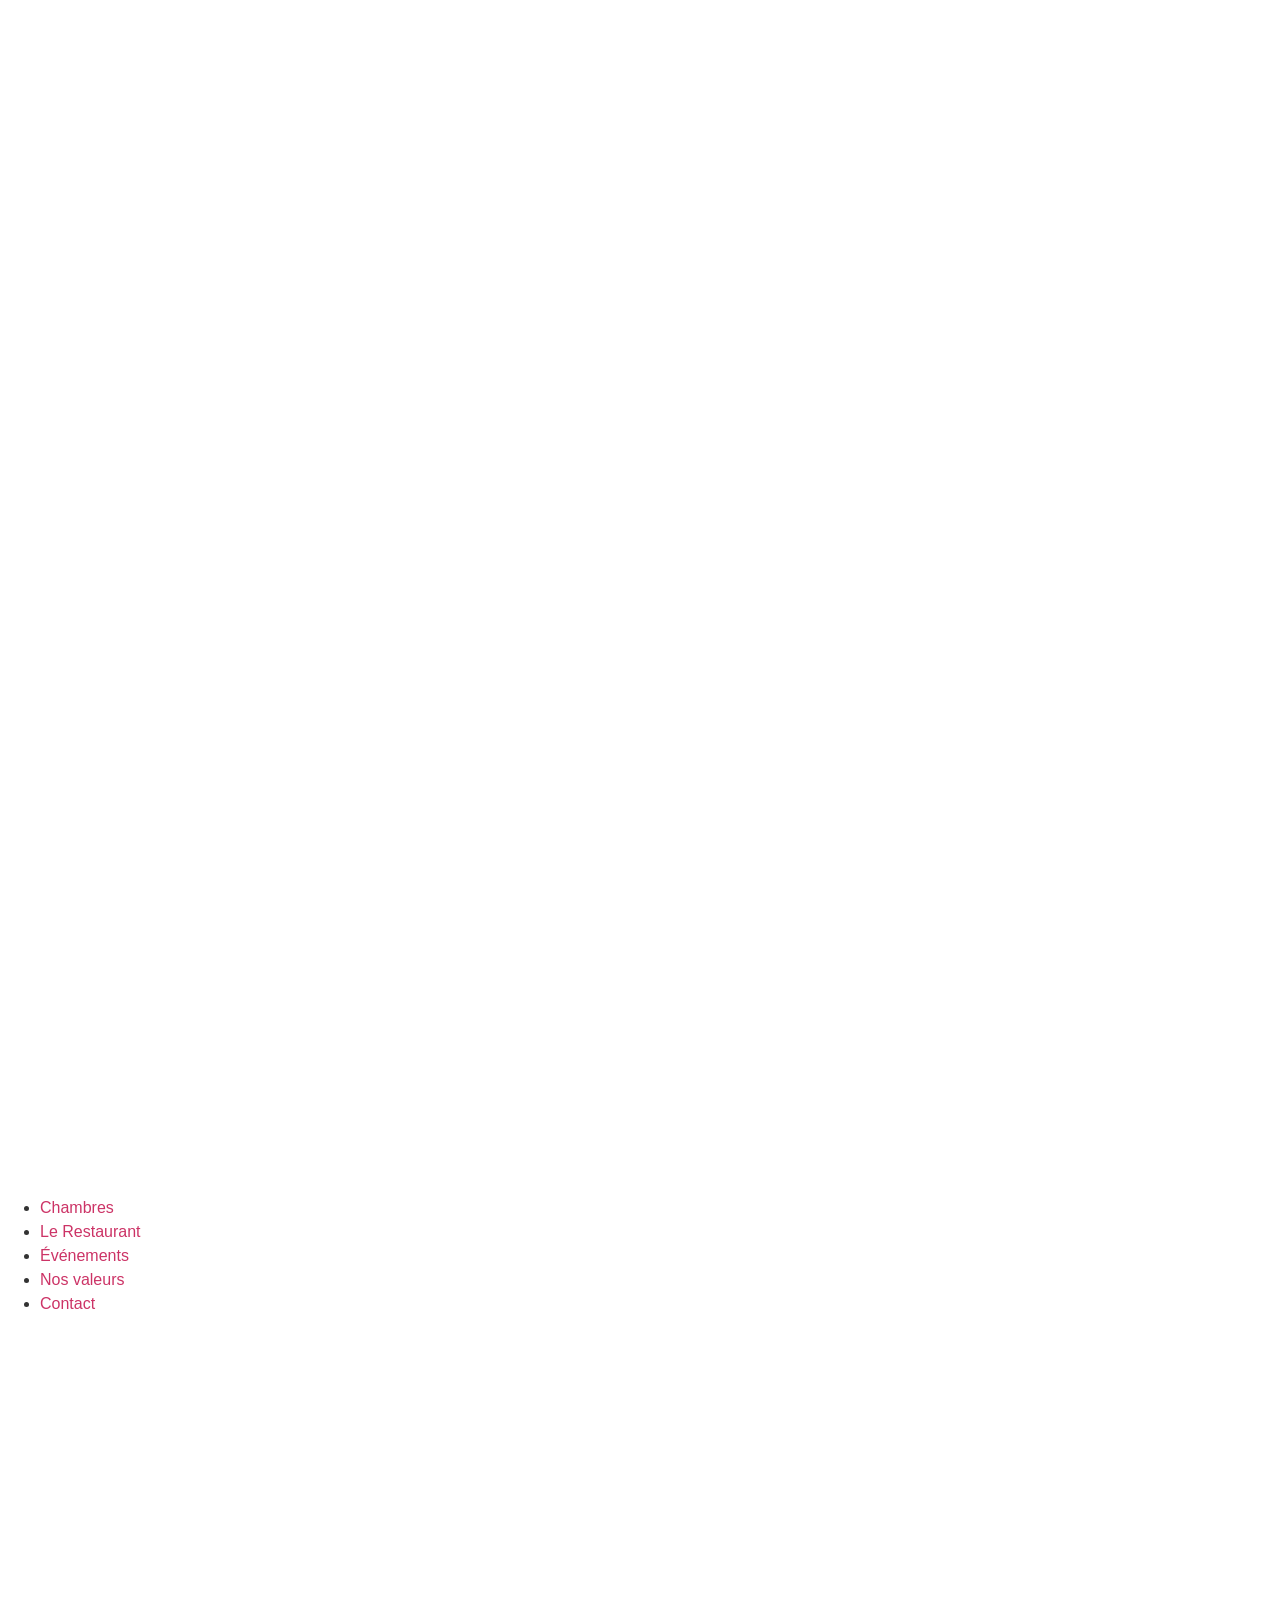
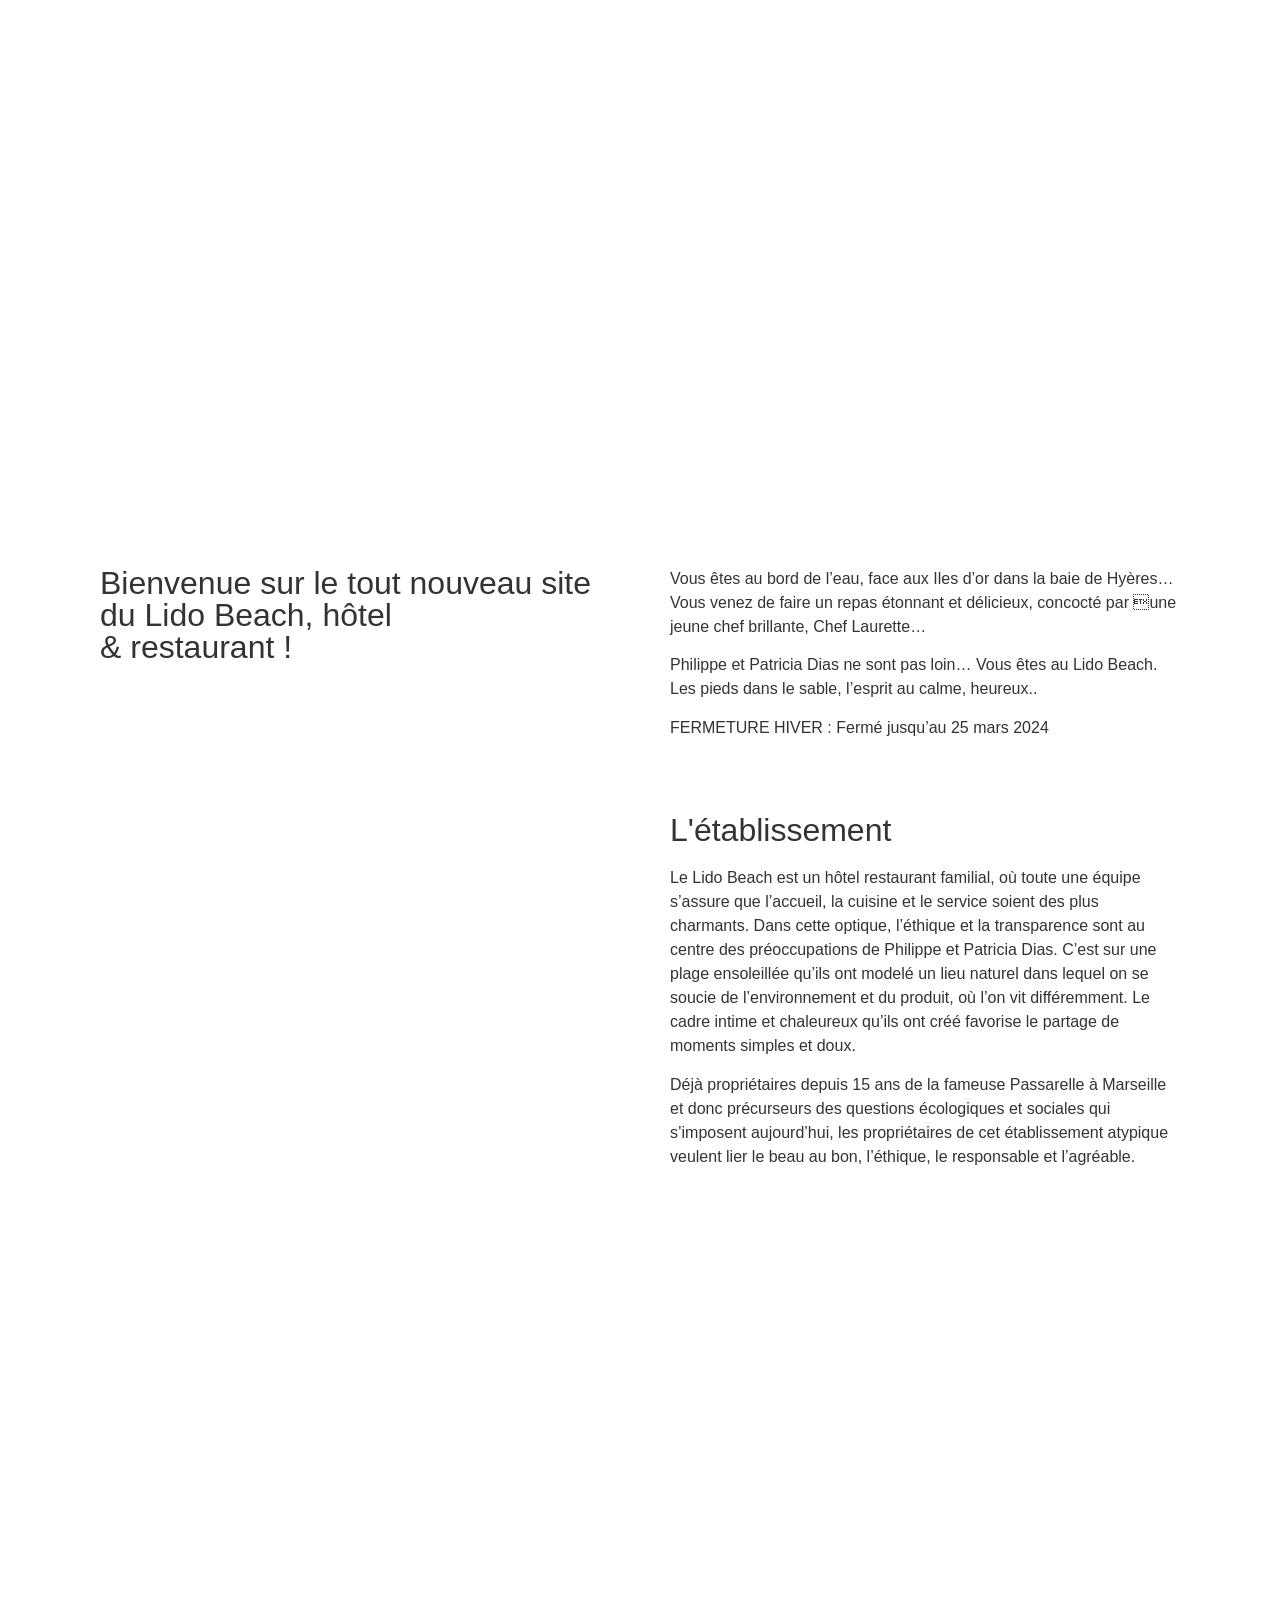
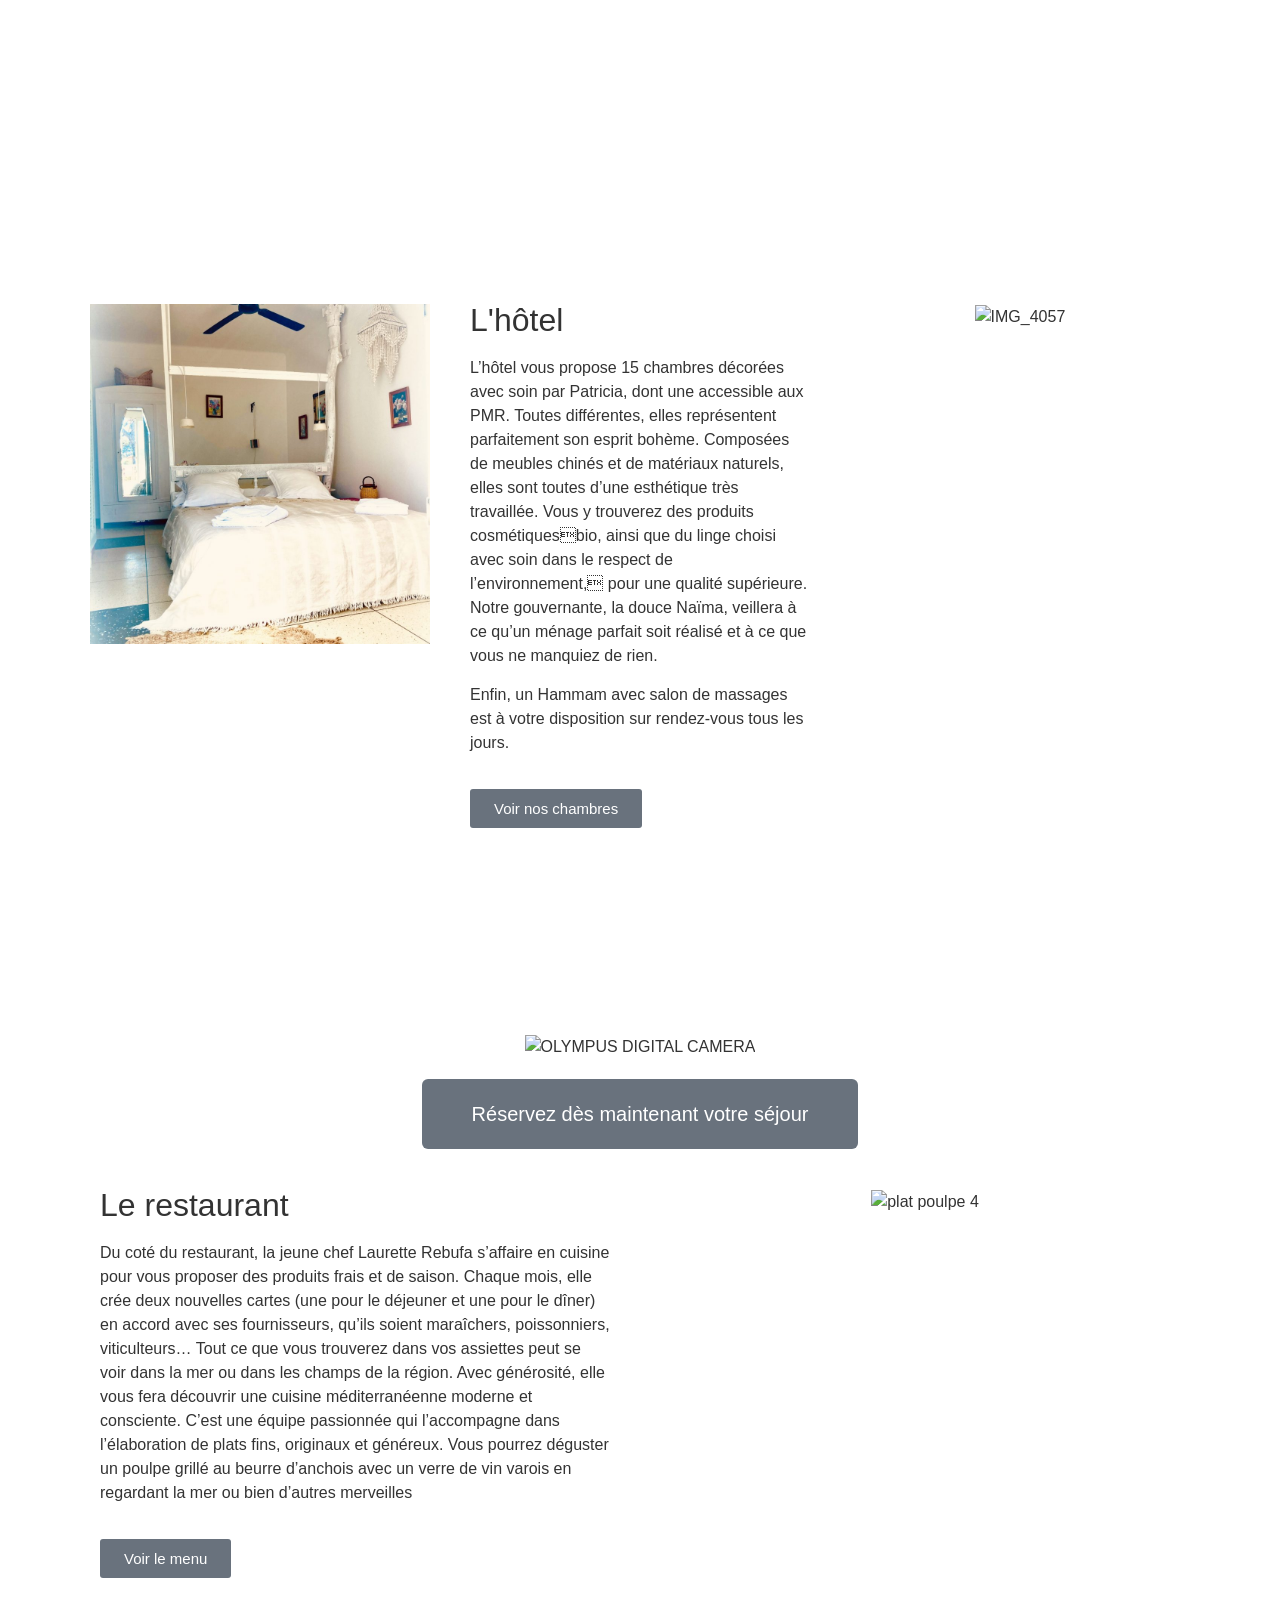
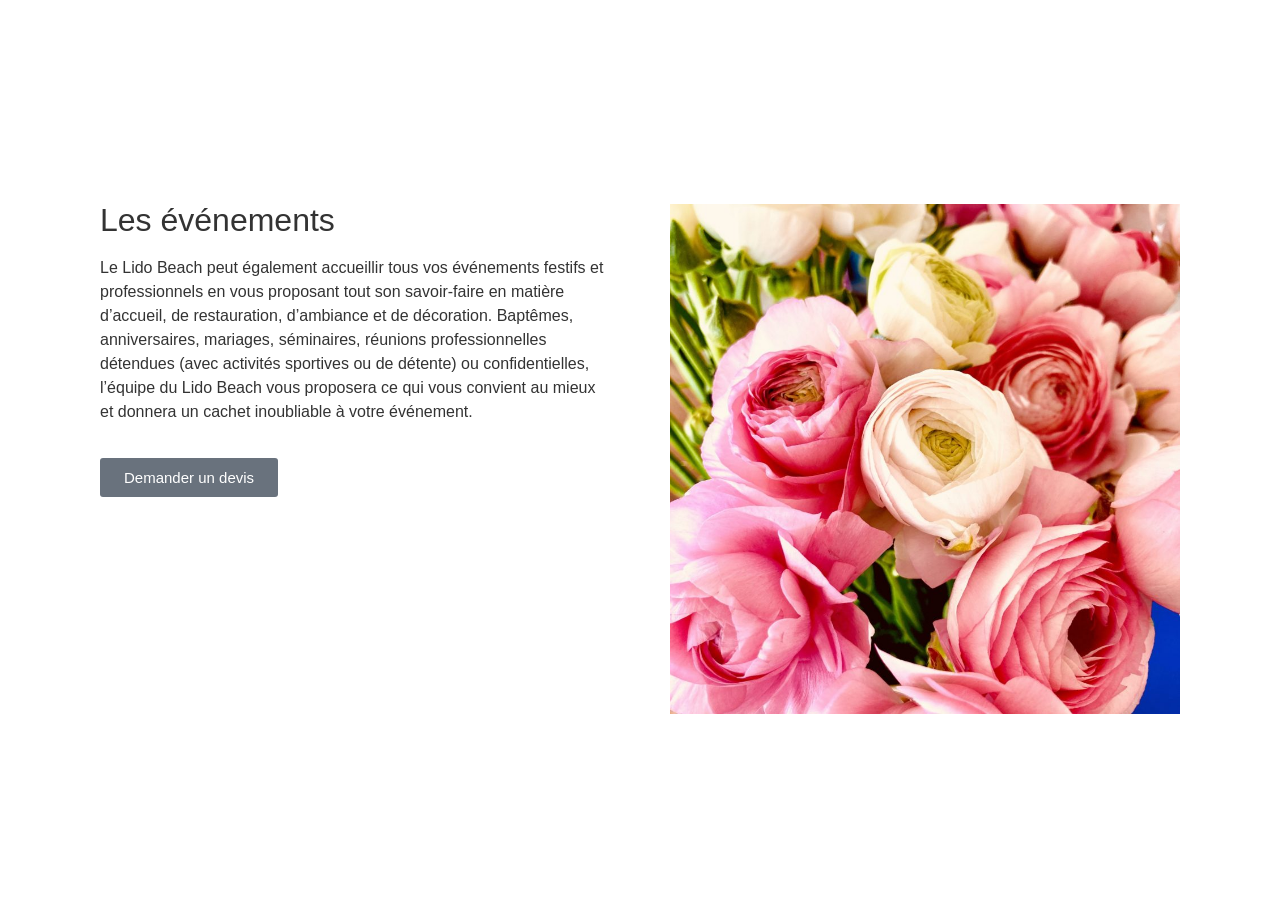
==== index.html @ 9a7bc771 "Add files via upload" ====
<!DOCTYPE html><html lang="fr-FR" data-scrapbook-source="https://lido-beach.com/" data-scrapbook-create="20260609161511357"><head>
	<meta charset="UTF-8">
	<meta name="viewport" content="width=device-width, initial-scale=1">
	<link rel="profile" href="https://gmpg.org/xfn/11">
	<title>Lido Beach</title>
<meta name="description" content="Hôtel &amp; Restaurant à Hyères dans le Var">
<meta name="robots" content="index, follow, max-snippet:-1, max-image-preview:large, max-video-preview:-1">
<link rel="canonical" href="https://lido-beach.com/">

<meta property="og:url" content="https://lido-beach.com/">
<meta property="og:site_name" content="Lido Beach">
<meta property="og:locale" content="fr_FR">
<meta property="og:type" content="website">
<meta property="og:title" content="Lido Beach">
<meta property="og:description" content="Hôtel &amp; Restaurant à Hyères dans le Var">
<meta property="fb:pages" content="">
<meta property="fb:admins" content="">
<meta property="fb:app_id" content="">
<meta name="twitter:card" content="summary">
<meta name="twitter:site" content="">
<meta name="twitter:creator" content="">
<meta name="twitter:title" content="Lido Beach">
<meta name="twitter:description" content="Hôtel &amp; Restaurant à Hyères dans le Var">
<link rel="alternate" type="application/rss+xml" title="Lido Beach » Flux" href="https://lido-beach.com/feed/">
<link rel="alternate" type="application/rss+xml" title="Lido Beach » Flux des commentaires" href="https://lido-beach.com/comments/feed/">

		
<style></style>
	<link rel="stylesheet" id="classic-theme-styles-css" href="classic-themes.min.css" media="all">
<style id="global-styles-inline-css">body { --wp--preset--color--black: #000000; --wp--preset--color--cyan-bluish-gray: #abb8c3; --wp--preset--color--white: #ffffff; --wp--preset--color--pale-pink: #f78da7; --wp--preset--color--vivid-red: #cf2e2e; --wp--preset--color--luminous-vivid-orange: #ff6900; --wp--preset--color--luminous-vivid-amber: #fcb900; --wp--preset--color--light-green-cyan: #7bdcb5; --wp--preset--color--vivid-green-cyan: #00d084; --wp--preset--color--pale-cyan-blue: #8ed1fc; --wp--preset--color--vivid-cyan-blue: #0693e3; --wp--preset--color--vivid-purple: #9b51e0; --wp--preset--gradient--vivid-cyan-blue-to-vivid-purple: linear-gradient(135deg,rgba(6,147,227,1) 0%,rgb(155,81,224) 100%); --wp--preset--gradient--light-green-cyan-to-vivid-green-cyan: linear-gradient(135deg,rgb(122,220,180) 0%,rgb(0,208,130) 100%); --wp--preset--gradient--luminous-vivid-amber-to-luminous-vivid-orange: linear-gradient(135deg,rgba(252,185,0,1) 0%,rgba(255,105,0,1) 100%); --wp--preset--gradient--luminous-vivid-orange-to-vivid-red: linear-gradient(135deg,rgba(255,105,0,1) 0%,rgb(207,46,46) 100%); --wp--preset--gradient--very-light-gray-to-cyan-bluish-gray: linear-gradient(135deg,rgb(238,238,238) 0%,rgb(169,184,195) 100%); --wp--preset--gradient--cool-to-warm-spectrum: linear-gradient(135deg,rgb(74,234,220) 0%,rgb(151,120,209) 20%,rgb(207,42,186) 40%,rgb(238,44,130) 60%,rgb(251,105,98) 80%,rgb(254,248,76) 100%); --wp--preset--gradient--blush-light-purple: linear-gradient(135deg,rgb(255,206,236) 0%,rgb(152,150,240) 100%); --wp--preset--gradient--blush-bordeaux: linear-gradient(135deg,rgb(254,205,165) 0%,rgb(254,45,45) 50%,rgb(107,0,62) 100%); --wp--preset--gradient--luminous-dusk: linear-gradient(135deg,rgb(255,203,112) 0%,rgb(199,81,192) 50%,rgb(65,88,208) 100%); --wp--preset--gradient--pale-ocean: linear-gradient(135deg,rgb(255,245,203) 0%,rgb(182,227,212) 50%,rgb(51,167,181) 100%); --wp--preset--gradient--electric-grass: linear-gradient(135deg,rgb(202,248,128) 0%,rgb(113,206,126) 100%); --wp--preset--gradient--midnight: linear-gradient(135deg,rgb(2,3,129) 0%,rgb(40,116,252) 100%); --wp--preset--duotone--dark-grayscale: url("#wp-duotone-dark-grayscale"); --wp--preset--duotone--grayscale: url("#wp-duotone-grayscale"); --wp--preset--duotone--purple-yellow: url("#wp-duotone-purple-yellow"); --wp--preset--duotone--blue-red: url("#wp-duotone-blue-red"); --wp--preset--duotone--midnight: url("#wp-duotone-midnight"); --wp--preset--duotone--magenta-yellow: url("#wp-duotone-magenta-yellow"); --wp--preset--duotone--purple-green: url("#wp-duotone-purple-green"); --wp--preset--duotone--blue-orange: url("#wp-duotone-blue-orange"); --wp--preset--font-size--small: 13px; --wp--preset--font-size--medium: 20px; --wp--preset--font-size--large: 36px; --wp--preset--font-size--x-large: 42px; --wp--preset--spacing--20: 0.44rem; --wp--preset--spacing--30: 0.67rem; --wp--preset--spacing--40: 1rem; --wp--preset--spacing--50: 1.5rem; --wp--preset--spacing--60: 2.25rem; --wp--preset--spacing--70: 3.38rem; --wp--preset--spacing--80: 5.06rem; --wp--preset--shadow--natural: 6px 6px 9px rgba(0, 0, 0, 0.2); --wp--preset--shadow--deep: 12px 12px 50px rgba(0, 0, 0, 0.4); --wp--preset--shadow--sharp: 6px 6px 0px rgba(0, 0, 0, 0.2); --wp--preset--shadow--outlined: 6px 6px 0px -3px rgba(255, 255, 255, 1), 6px 6px rgba(0, 0, 0, 1); --wp--preset--shadow--crisp: 6px 6px 0px rgba(0, 0, 0, 1); }</style>
<link rel="stylesheet" id="hello-elementor-css" href="style.min.css" media="all">
<link rel="stylesheet" id="hello-elementor-theme-style-css" href="theme.min.css" media="all">
<link rel="stylesheet" id="elementor-icons-css" href="elementor-icons.min.css" media="all">
<link rel="stylesheet" id="elementor-frontend-css" href="frontend.min.css" media="all">
<link rel="stylesheet" id="swiper-css" href="swiper.min.css" media="all">
<link rel="stylesheet" id="elementor-post-33-css" href="post-33.css" media="all">
<link rel="stylesheet" id="elementor-global-css" href="global.css" media="all">
<link rel="stylesheet" id="elementor-post-37-css" href="post-37.css" media="all">
<link rel="stylesheet" id="google-fonts-1-css" href="css.css" media="all">
<link rel="https://api.w.org/" href="https://lido-beach.com/wp-json/"><link rel="alternate" type="application/json" href="https://lido-beach.com/wp-json/wp/v2/pages/37"><link rel="EditURI" type="application/rsd+xml" title="RSD" href="https://lido-beach.com/xmlrpc.php?rsd">
<link rel="wlwmanifest" type="application/wlwmanifest+xml" href="https://lido-beach.com/wp-includes/wlwmanifest.xml">
<meta name="generator" content="WordPress 6.2.9">
<link rel="shortlink" href="https://lido-beach.com/">
<link rel="alternate" type="application/json+oembed" href="https://lido-beach.com/wp-json/oembed/1.0/embed?url=https%3A%2F%2Flido-beach.com%2F">
<link rel="alternate" type="text/xml+oembed" href="https://lido-beach.com/wp-json/oembed/1.0/embed?url=https%3A%2F%2Flido-beach.com%2F&amp;format=xml">
<meta name="generator" content="Elementor 3.23.4; features: additional_custom_breakpoints, e_lazyload; settings: css_print_method-external, google_font-enabled, font_display-auto">
			<style></style>
			

<link rel="apple-touch-icon" href="https://lido-beach.com/wp-content/uploads/2020/07/cropped-favicon-180x180.png">
<meta name="msapplication-TileImage" content="https://lido-beach.com/wp-content/uploads/2020/07/cropped-favicon-270x270.png">
</head>
<body class="home page-template page-template-elementor_header_footer page page-id-37 wp-custom-logo elementor-default elementor-template-full-width elementor-kit-33 elementor-page elementor-page-37 e--ua-firefox" data-elementor-device-mode="desktop">

<svg xmlns="http://www.w3.org/2000/svg" viewBox="0 0 0 0" width="0" height="0" focusable="false" role="none" style="visibility: hidden; position: absolute; left: -9999px; overflow: hidden;"><defs><filter id="wp-duotone-dark-grayscale"><feColorMatrix color-interpolation-filters="sRGB" type="matrix" values=" .299 .587 .114 0 0 .299 .587 .114 0 0 .299 .587 .114 0 0 .299 .587 .114 0 0 "></feColorMatrix><feComponentTransfer color-interpolation-filters="sRGB"><feFuncR type="table" tableValues="0 0.49803921568627"></feFuncR><feFuncG type="table" tableValues="0 0.49803921568627"></feFuncG><feFuncB type="table" tableValues="0 0.49803921568627"></feFuncB><feFuncA type="table" tableValues="1 1"></feFuncA></feComponentTransfer><feComposite in2="SourceGraphic" operator="in"></feComposite></filter></defs></svg><svg xmlns="http://www.w3.org/2000/svg" viewBox="0 0 0 0" width="0" height="0" focusable="false" role="none" style="visibility: hidden; position: absolute; left: -9999px; overflow: hidden;"><defs><filter id="wp-duotone-grayscale"><feColorMatrix color-interpolation-filters="sRGB" type="matrix" values=" .299 .587 .114 0 0 .299 .587 .114 0 0 .299 .587 .114 0 0 .299 .587 .114 0 0 "></feColorMatrix><feComponentTransfer color-interpolation-filters="sRGB"><feFuncR type="table" tableValues="0 1"></feFuncR><feFuncG type="table" tableValues="0 1"></feFuncG><feFuncB type="table" tableValues="0 1"></feFuncB><feFuncA type="table" tableValues="1 1"></feFuncA></feComponentTransfer><feComposite in2="SourceGraphic" operator="in"></feComposite></filter></defs></svg><svg xmlns="http://www.w3.org/2000/svg" viewBox="0 0 0 0" width="0" height="0" focusable="false" role="none" style="visibility: hidden; position: absolute; left: -9999px; overflow: hidden;"><defs><filter id="wp-duotone-purple-yellow"><feColorMatrix color-interpolation-filters="sRGB" type="matrix" values=" .299 .587 .114 0 0 .299 .587 .114 0 0 .299 .587 .114 0 0 .299 .587 .114 0 0 "></feColorMatrix><feComponentTransfer color-interpolation-filters="sRGB"><feFuncR type="table" tableValues="0.54901960784314 0.98823529411765"></feFuncR><feFuncG type="table" tableValues="0 1"></feFuncG><feFuncB type="table" tableValues="0.71764705882353 0.25490196078431"></feFuncB><feFuncA type="table" tableValues="1 1"></feFuncA></feComponentTransfer><feComposite in2="SourceGraphic" operator="in"></feComposite></filter></defs></svg><svg xmlns="http://www.w3.org/2000/svg" viewBox="0 0 0 0" width="0" height="0" focusable="false" role="none" style="visibility: hidden; position: absolute; left: -9999px; overflow: hidden;"><defs><filter id="wp-duotone-blue-red"><feColorMatrix color-interpolation-filters="sRGB" type="matrix" values=" .299 .587 .114 0 0 .299 .587 .114 0 0 .299 .587 .114 0 0 .299 .587 .114 0 0 "></feColorMatrix><feComponentTransfer color-interpolation-filters="sRGB"><feFuncR type="table" tableValues="0 1"></feFuncR><feFuncG type="table" tableValues="0 0.27843137254902"></feFuncG><feFuncB type="table" tableValues="0.5921568627451 0.27843137254902"></feFuncB><feFuncA type="table" tableValues="1 1"></feFuncA></feComponentTransfer><feComposite in2="SourceGraphic" operator="in"></feComposite></filter></defs></svg><svg xmlns="http://www.w3.org/2000/svg" viewBox="0 0 0 0" width="0" height="0" focusable="false" role="none" style="visibility: hidden; position: absolute; left: -9999px; overflow: hidden;"><defs><filter id="wp-duotone-midnight"><feColorMatrix color-interpolation-filters="sRGB" type="matrix" values=" .299 .587 .114 0 0 .299 .587 .114 0 0 .299 .587 .114 0 0 .299 .587 .114 0 0 "></feColorMatrix><feComponentTransfer color-interpolation-filters="sRGB"><feFuncR type="table" tableValues="0 0"></feFuncR><feFuncG type="table" tableValues="0 0.64705882352941"></feFuncG><feFuncB type="table" tableValues="0 1"></feFuncB><feFuncA type="table" tableValues="1 1"></feFuncA></feComponentTransfer><feComposite in2="SourceGraphic" operator="in"></feComposite></filter></defs></svg><svg xmlns="http://www.w3.org/2000/svg" viewBox="0 0 0 0" width="0" height="0" focusable="false" role="none" style="visibility: hidden; position: absolute; left: -9999px; overflow: hidden;"><defs><filter id="wp-duotone-magenta-yellow"><feColorMatrix color-interpolation-filters="sRGB" type="matrix" values=" .299 .587 .114 0 0 .299 .587 .114 0 0 .299 .587 .114 0 0 .299 .587 .114 0 0 "></feColorMatrix><feComponentTransfer color-interpolation-filters="sRGB"><feFuncR type="table" tableValues="0.78039215686275 1"></feFuncR><feFuncG type="table" tableValues="0 0.94901960784314"></feFuncG><feFuncB type="table" tableValues="0.35294117647059 0.47058823529412"></feFuncB><feFuncA type="table" tableValues="1 1"></feFuncA></feComponentTransfer><feComposite in2="SourceGraphic" operator="in"></feComposite></filter></defs></svg><svg xmlns="http://www.w3.org/2000/svg" viewBox="0 0 0 0" width="0" height="0" focusable="false" role="none" style="visibility: hidden; position: absolute; left: -9999px; overflow: hidden;"><defs><filter id="wp-duotone-purple-green"><feColorMatrix color-interpolation-filters="sRGB" type="matrix" values=" .299 .587 .114 0 0 .299 .587 .114 0 0 .299 .587 .114 0 0 .299 .587 .114 0 0 "></feColorMatrix><feComponentTransfer color-interpolation-filters="sRGB"><feFuncR type="table" tableValues="0.65098039215686 0.40392156862745"></feFuncR><feFuncG type="table" tableValues="0 1"></feFuncG><feFuncB type="table" tableValues="0.44705882352941 0.4"></feFuncB><feFuncA type="table" tableValues="1 1"></feFuncA></feComponentTransfer><feComposite in2="SourceGraphic" operator="in"></feComposite></filter></defs></svg><svg xmlns="http://www.w3.org/2000/svg" viewBox="0 0 0 0" width="0" height="0" focusable="false" role="none" style="visibility: hidden; position: absolute; left: -9999px; overflow: hidden;"><defs><filter id="wp-duotone-blue-orange"><feColorMatrix color-interpolation-filters="sRGB" type="matrix" values=" .299 .587 .114 0 0 .299 .587 .114 0 0 .299 .587 .114 0 0 .299 .587 .114 0 0 "></feColorMatrix><feComponentTransfer color-interpolation-filters="sRGB"><feFuncR type="table" tableValues="0.098039215686275 1"></feFuncR><feFuncG type="table" tableValues="0 0.66274509803922"></feFuncG><feFuncB type="table" tableValues="0.84705882352941 0.41960784313725"></feFuncB><feFuncA type="table" tableValues="1 1"></feFuncA></feComponentTransfer><feComposite in2="SourceGraphic" operator="in"></feComposite></filter></defs></svg>
<a class="skip-link screen-reader-text" href="#content">Aller au contenu</a>


<header id="site-header" class="site-header" role="banner">

	<div class="site-branding">
		<a href="" class="custom-logo-link" rel="home" aria-current="page"><img fetchpriority="high" width="1189" height="177" src="logo.png" class="custom-logo" alt="Lido Beach" decoding="async" srcset="logo.png 1189w, logo-300x45.png 300w, logo-1024x152.png 1024w, logo-768x114.png 768w" sizes="(max-width: 1189px) 100vw, 1189px"></a>	</div>

			<nav class="site-navigation">
			<div class="menu-menu-principal-container"><ul id="menu-menu-principal" class="menu"><li id="menu-item-331" class="menu-item menu-item-type-post_type menu-item-object-page menu-item-331"><a href="https://lido-beach.com/nos-chambres/">Chambres</a></li>
<li id="menu-item-402" class="menu-item menu-item-type-post_type menu-item-object-page menu-item-402"><a href="https://lido-beach.com/restaurant/">Le Restaurant</a></li>
<li id="menu-item-401" class="menu-item menu-item-type-post_type menu-item-object-page menu-item-401"><a href="https://lido-beach.com/evenements/">Événements</a></li>
<li id="menu-item-403" class="menu-item menu-item-type-post_type menu-item-object-page menu-item-403"><a href="https://lido-beach.com/nos-valeurs/">Nos valeurs</a></li>
<li id="menu-item-400" class="menu-item menu-item-type-post_type menu-item-object-page menu-item-400"><a href="https://lido-beach.com/contact/">Contact</a></li>
</ul></div>		</nav>
	</header>
		<div data-elementor-type="wp-page" data-elementor-id="37" class="elementor elementor-37">
						<section class="elementor-section elementor-top-section elementor-element elementor-element-7256987 elementor-section-height-min-height elementor-section-boxed elementor-section-height-default elementor-section-items-middle" data-id="7256987" data-element_type="section" data-settings="{&quot;background_background&quot;:&quot;classic&quot;}">
						<div class="elementor-container elementor-column-gap-default">
					<div class="elementor-column elementor-col-100 elementor-top-column elementor-element elementor-element-f63fbbe" data-id="f63fbbe" data-element_type="column">
			<div class="elementor-widget-wrap">
							</div>
		</div>
					</div>
		</section>
				<section class="elementor-section elementor-top-section elementor-element elementor-element-0c9f06d elementor-section-boxed elementor-section-height-default elementor-section-height-default" data-id="0c9f06d" data-element_type="section">
						<div class="elementor-container elementor-column-gap-default">
					<div class="elementor-column elementor-col-100 elementor-top-column elementor-element elementor-element-335cc2c" data-id="335cc2c" data-element_type="column">
			<div class="elementor-widget-wrap elementor-element-populated">
						<div class="elementor-element elementor-element-9958d43 elementor-widget elementor-widget-image" data-id="9958d43" data-element_type="widget" data-widget_type="image.default">
				<div class="elementor-widget-container">
													<img decoding="async" width="800" height="124" src="logo_lb-1024x159.png" class="attachment-large size-large wp-image-488" alt="" srcset="logo_lb-1024x159.png 1024w, logo_lb-300x47.png 300w, logo_lb-768x119.png 768w, logo_lb.png 1200w" sizes="(max-width: 800px) 100vw, 800px">													</div>
				</div>
					</div>
		</div>
					</div>
		</section>
				<section class="elementor-section elementor-top-section elementor-element elementor-element-3511d47 elementor-section-boxed elementor-section-height-default elementor-section-height-default" data-id="3511d47" data-element_type="section">
						<div class="elementor-container elementor-column-gap-wider">
					<div class="elementor-column elementor-col-50 elementor-top-column elementor-element elementor-element-f480795" data-id="f480795" data-element_type="column">
			<div class="elementor-widget-wrap elementor-element-populated">
						<div class="elementor-element elementor-element-6074f36 elementor-widget elementor-widget-heading" data-id="6074f36" data-element_type="widget" data-widget_type="heading.default">
				<div class="elementor-widget-container">
			<h2 class="elementor-heading-title elementor-size-default">Bienvenue sur le tout nouveau site du Lido Beach, hôtel <br>&amp; restaurant !</h2>		</div>
				</div>
					</div>
		</div>
				<div class="elementor-column elementor-col-50 elementor-top-column elementor-element elementor-element-0b1f91d" data-id="0b1f91d" data-element_type="column">
			<div class="elementor-widget-wrap elementor-element-populated">
						<div class="elementor-element elementor-element-b06bd69 elementor-widget elementor-widget-text-editor" data-id="b06bd69" data-element_type="widget" data-widget_type="text-editor.default">
				<div class="elementor-widget-container">
							<p>Vous êtes au bord de l’eau, face aux Iles d’or dans la baie de Hyères…<br>Vous venez de faire un repas étonnant et délicieux, concocté par une jeune chef brillante, Chef Laurette…</p>
<p>Philippe et Patricia Dias ne sont pas loin… Vous êtes au Lido Beach.<br>Les pieds dans le sable, l’esprit au calme, heureux..</p>
<p>FERMETURE HIVER :&nbsp;<span style="font-family: var( --e-global-typography-text-font-family ), Sans-serif; font-weight: var( --e-global-typography-text-font-weight ); font-size: 1rem;">Fermé jusqu’au 25 mars 2024</span></p><!-- notionvc: cbf3e108-4cfb-4b76-bc91-351651d18b6c -->						</div>
				</div>
					</div>
		</div>
					</div>
		</section>
				<section class="elementor-section elementor-top-section elementor-element elementor-element-fc0b309 elementor-section-content-middle elementor-section-boxed elementor-section-height-default elementor-section-height-default" data-id="fc0b309" data-element_type="section">
						<div class="elementor-container elementor-column-gap-wider">
					<div class="elementor-column elementor-col-50 elementor-top-column elementor-element elementor-element-9fbd378" data-id="9fbd378" data-element_type="column">
			<div class="elementor-widget-wrap elementor-element-populated">
						<div class="elementor-element elementor-element-ddb2820 elementor-widget elementor-widget-image" data-id="ddb2820" data-element_type="widget" data-widget_type="image.default">
				<div class="elementor-widget-container">
													<img decoding="async" width="2128" height="2560" src="terrasse-2-scaled.jpg" class="attachment-full size-full wp-image-810" alt="" srcset="terrasse-2-scaled.jpg 2128w, terrasse-2-249x300.jpg 249w, terrasse-2-851x1024.jpg 851w, terrasse-2-768x924.jpg 768w, terrasse-2-1277x1536.jpg 1277w, terrasse-2-1702x2048.jpg 1702w" sizes="(max-width: 2128px) 100vw, 2128px">													</div>
				</div>
				<div class="elementor-element elementor-element-3df890f elementor-widget elementor-widget-image" data-id="3df890f" data-element_type="widget" data-widget_type="image.default">
				<div class="elementor-widget-container">
													<img loading="lazy" decoding="async" width="562" height="973" src="rect_bleu.png" class="attachment-large size-large wp-image-75" alt="" srcset="rect_bleu.png 562w, rect_bleu-173x300.png 173w" sizes="(max-width: 562px) 100vw, 562px">													</div>
				</div>
					</div>
		</div>
				<div class="elementor-column elementor-col-50 elementor-top-column elementor-element elementor-element-a9a5d69" data-id="a9a5d69" data-element_type="column">
			<div class="elementor-widget-wrap elementor-element-populated">
						<div class="elementor-element elementor-element-d34adc8 elementor-widget elementor-widget-heading" data-id="d34adc8" data-element_type="widget" data-widget_type="heading.default">
				<div class="elementor-widget-container">
			<h2 class="elementor-heading-title elementor-size-default">L'établissement</h2>		</div>
				</div>
				<div class="elementor-element elementor-element-9a4a5fc elementor-widget elementor-widget-text-editor" data-id="9a4a5fc" data-element_type="widget" data-widget_type="text-editor.default">
				<div class="elementor-widget-container">
							<p>Le Lido Beach est un hôtel restaurant familial, où toute une équipe s’assure que l’accueil, la cuisine et le service soient des plus charmants. Dans cette optique, l’éthique et la transparence sont au centre des préoccupations de Philippe et Patricia Dias. C’est sur une plage ensoleillée qu’ils ont modelé un lieu naturel dans lequel on se soucie de l’environnement et du produit, où l’on vit différemment. Le cadre intime et chaleureux qu’ils ont créé favorise le partage de moments simples et doux.</p><p>Déjà propriétaires depuis 15 ans de la fameuse Passarelle à Marseille et donc précurseurs des questions écologiques et sociales qui s’imposent aujourd’hui, les propriétaires de cet établissement atypique veulent lier le beau au bon, l’éthique, le responsable et l’agréable.</p>						</div>
				</div>
					</div>
		</div>
					</div>
		</section>
				<section class="elementor-section elementor-top-section elementor-element elementor-element-7e8a7e4 elementor-section-content-middle elementor-section-boxed elementor-section-height-default elementor-section-height-default" data-id="7e8a7e4" data-element_type="section">
						<div class="elementor-container elementor-column-gap-wide">
					<div class="elementor-column elementor-col-33 elementor-top-column elementor-element elementor-element-523d4d8" data-id="523d4d8" data-element_type="column">
			<div class="elementor-widget-wrap elementor-element-populated">
						<div class="elementor-element elementor-element-ec72444 elementor-widget elementor-widget-image" data-id="ec72444" data-element_type="widget" data-widget_type="image.default">
				<div class="elementor-widget-container">
													<img decoding="async" src="IMG_3909-scaled-pmx25fn1pvcbfi0689g8ni2mewg2uywghkwqdlchew.jpg" title="IMG_3909" alt="IMG_3909" loading="lazy">													</div>
				</div>
				<div class="elementor-element elementor-element-78de1ae elementor-widget elementor-widget-image" data-id="78de1ae" data-element_type="widget" data-widget_type="image.default">
				<div class="elementor-widget-container">
													<img loading="lazy" decoding="async" width="562" height="973" src="rect_jaune.png" class="attachment-large size-large wp-image-85" alt="" srcset="rect_jaune.png 562w, rect_jaune-173x300.png 173w" sizes="(max-width: 562px) 100vw, 562px">													</div>
				</div>
					</div>
		</div>
				<div class="elementor-column elementor-col-33 elementor-top-column elementor-element elementor-element-cbf39c8" data-id="cbf39c8" data-element_type="column">
			<div class="elementor-widget-wrap elementor-element-populated">
						<div class="elementor-element elementor-element-3c8675f elementor-widget elementor-widget-heading" data-id="3c8675f" data-element_type="widget" data-widget_type="heading.default">
				<div class="elementor-widget-container">
			<h2 class="elementor-heading-title elementor-size-default">L'hôtel</h2>		</div>
				</div>
				<div class="elementor-element elementor-element-78d0f86 elementor-widget elementor-widget-text-editor" data-id="78d0f86" data-element_type="widget" data-widget_type="text-editor.default">
				<div class="elementor-widget-container">
							<p>L’hôtel vous propose 15 chambres décorées avec soin par Patricia, dont une accessible aux PMR. Toutes différentes, elles représentent parfaitement son esprit bohème. Composées de meubles chinés et de matériaux naturels, elles sont toutes d’une esthétique très travaillée. Vous y trouverez des produits cosmétiquesbio, ainsi que du linge choisi avec soin dans le respect de l’environnement, pour une qualité supérieure. Notre gouvernante, la douce Naïma, veillera à ce qu’un ménage parfait soit réalisé et à ce que vous ne manquiez de rien.</p><p>Enfin, un Hammam avec salon de massages est à votre disposition sur rendez-vous tous les jours.</p>						</div>
				</div>
				<div class="elementor-element elementor-element-25b179b elementor-widget elementor-widget-button" data-id="25b179b" data-element_type="widget" data-widget_type="button.default">
				<div class="elementor-widget-container">
					<div class="elementor-button-wrapper">
			<a class="elementor-button elementor-button-link elementor-size-sm" href="https://lido-beach.com/nos-chambres/">
						<span class="elementor-button-content-wrapper">
									<span class="elementor-button-text">Voir nos chambres</span>
					</span>
					</a>
		</div>
				</div>
				</div>
					</div>
		</div>
				<div class="elementor-column elementor-col-33 elementor-top-column elementor-element elementor-element-39f01b3" data-id="39f01b3" data-element_type="column">
			<div class="elementor-widget-wrap elementor-element-populated">
						<div class="elementor-element elementor-element-8f07dc9 elementor-widget elementor-widget-image" data-id="8f07dc9" data-element_type="widget" data-widget_type="image.default">
				<div class="elementor-widget-container">
													<img decoding="async" src="IMG_4057-scaled-pmx1tzxkh5ret5tyfv6hjnhxm7fgtle7e8gygtp9j0.jpg" title="IMG_4057" alt="IMG_4057" loading="lazy">													</div>
				</div>
					</div>
		</div>
					</div>
		</section>
				<section class="elementor-section elementor-top-section elementor-element elementor-element-914a746 elementor-section-boxed elementor-section-height-default elementor-section-height-default" data-id="914a746" data-element_type="section">
						<div class="elementor-container elementor-column-gap-default">
					<div class="elementor-column elementor-col-100 elementor-top-column elementor-element elementor-element-22fdef7" data-id="22fdef7" data-element_type="column">
			<div class="elementor-widget-wrap elementor-element-populated">
						<div class="elementor-element elementor-element-4c77482 elementor-widget elementor-widget-image" data-id="4c77482" data-element_type="widget" data-widget_type="image.default">
				<div class="elementor-widget-container">
													<img decoding="async" src="P1010033-ot9wzvalhesk1l9btx0rrhyr1fsrl7vcgxvz9j8crw.jpg" title="OLYMPUS DIGITAL CAMERA" alt="OLYMPUS DIGITAL CAMERA" loading="lazy">													</div>
				</div>
				<div class="elementor-element elementor-element-03d5b9e elementor-align-center elementor-widget elementor-widget-button" data-id="03d5b9e" data-element_type="widget" data-widget_type="button.default">
				<div class="elementor-widget-container">
					<div class="elementor-button-wrapper">
			<a class="elementor-button elementor-button-link elementor-size-xl" href="https://secure.reservit.com/fo/booking/2/93638/availability" target="_blank">
						<span class="elementor-button-content-wrapper">
									<span class="elementor-button-text">Réservez dès maintenant votre séjour</span>
					</span>
					</a>
		</div>
				</div>
				</div>
					</div>
		</div>
					</div>
		</section>
				<section class="elementor-section elementor-top-section elementor-element elementor-element-ab64d35 elementor-section-content-middle elementor-section-boxed elementor-section-height-default elementor-section-height-default" data-id="ab64d35" data-element_type="section">
						<div class="elementor-container elementor-column-gap-wider">
					<div class="elementor-column elementor-col-50 elementor-top-column elementor-element elementor-element-c42124e" data-id="c42124e" data-element_type="column">
			<div class="elementor-widget-wrap elementor-element-populated">
						<div class="elementor-element elementor-element-db0de21 elementor-widget elementor-widget-heading" data-id="db0de21" data-element_type="widget" data-widget_type="heading.default">
				<div class="elementor-widget-container">
			<h2 class="elementor-heading-title elementor-size-default">Le restaurant</h2>		</div>
				</div>
				<div class="elementor-element elementor-element-9c8de11 elementor-widget elementor-widget-text-editor" data-id="9c8de11" data-element_type="widget" data-widget_type="text-editor.default">
				<div class="elementor-widget-container">
							<p>Du coté du restaurant, la jeune chef Laurette Rebufa s’affaire en cuisine pour vous proposer des produits frais et de saison. Chaque mois, elle crée deux nouvelles cartes (une pour le déjeuner et une pour le dîner) en accord avec ses fournisseurs, qu’ils soient maraîchers, poissonniers, viticulteurs… Tout ce que vous trouverez dans vos assiettes peut se voir dans la mer ou dans les champs de la région. Avec générosité, elle vous fera découvrir une cuisine méditerranéenne moderne et consciente. C’est une équipe passionnée qui l’accompagne dans l’élaboration de plats fins, originaux et généreux. Vous pourrez déguster un poulpe grillé au beurre d’anchois avec un verre de vin varois en regardant la mer ou bien d’autres merveilles</p>						</div>
				</div>
				<div class="elementor-element elementor-element-f776056 elementor-widget elementor-widget-button" data-id="f776056" data-element_type="widget" data-widget_type="button.default">
				<div class="elementor-widget-container">
					<div class="elementor-button-wrapper">
			<a class="elementor-button elementor-button-link elementor-size-sm" href="https://lido-beach.com/restaurant/">
						<span class="elementor-button-content-wrapper">
									<span class="elementor-button-text">Voir le menu</span>
					</span>
					</a>
		</div>
				</div>
				</div>
					</div>
		</div>
				<div class="elementor-column elementor-col-50 elementor-top-column elementor-element elementor-element-7a4e9e2" data-id="7a4e9e2" data-element_type="column">
			<div class="elementor-widget-wrap elementor-element-populated">
						<div class="elementor-element elementor-element-8ef0140 elementor-widget elementor-widget-image" data-id="8ef0140" data-element_type="widget" data-widget_type="image.default">
				<div class="elementor-widget-container">
													<img decoding="async" src="plat-poulpe-4-scaled-pk9jke8x21hakohn9rpan8g8gsv0yszyeq4np4l6i0.jpg" title="plat poulpe 4" alt="plat poulpe 4" loading="lazy">													</div>
				</div>
				<div class="elementor-element elementor-element-b312e28 elementor-widget elementor-widget-image" data-id="b312e28" data-element_type="widget" data-widget_type="image.default">
				<div class="elementor-widget-container">
													<img loading="lazy" decoding="async" width="562" height="973" src="rect_rouge.png" class="attachment-large size-large wp-image-77" alt="" srcset="rect_rouge.png 562w, rect_rouge-173x300.png 173w" sizes="(max-width: 562px) 100vw, 562px">													</div>
				</div>
					</div>
		</div>
					</div>
		</section>
				<section class="elementor-section elementor-top-section elementor-element elementor-element-75a94f9 elementor-section-content-middle elementor-section-boxed elementor-section-height-default elementor-section-height-default" data-id="75a94f9" data-element_type="section">
						<div class="elementor-container elementor-column-gap-wider">
					<div class="elementor-column elementor-col-50 elementor-top-column elementor-element elementor-element-1414aa0" data-id="1414aa0" data-element_type="column">
			<div class="elementor-widget-wrap elementor-element-populated">
						<div class="elementor-element elementor-element-404aa86 elementor-widget elementor-widget-heading" data-id="404aa86" data-element_type="widget" data-widget_type="heading.default">
				<div class="elementor-widget-container">
			<h2 class="elementor-heading-title elementor-size-default">Les événements</h2>		</div>
				</div>
				<div class="elementor-element elementor-element-3fb642d elementor-widget elementor-widget-text-editor" data-id="3fb642d" data-element_type="widget" data-widget_type="text-editor.default">
				<div class="elementor-widget-container">
							<p>Le Lido Beach peut également accueillir tous vos événements festifs et professionnels en vous proposant tout son savoir-faire en matière d’accueil, de restauration, d’ambiance et de décoration. Baptêmes, anniversaires, mariages, séminaires, réunions professionnelles détendues (avec activités sportives ou de détente) ou confidentielles, l’équipe du Lido Beach vous proposera ce qui vous convient au mieux et donnera un cachet inoubliable à votre événement.</p>						</div>
				</div>
				<div class="elementor-element elementor-element-3ba66f0 elementor-widget elementor-widget-button" data-id="3ba66f0" data-element_type="widget" data-widget_type="button.default">
				<div class="elementor-widget-container">
					<div class="elementor-button-wrapper">
			<a class="elementor-button elementor-button-link elementor-size-sm" href="https://lido-beach.com/contact/">
						<span class="elementor-button-content-wrapper">
									<span class="elementor-button-text">Demander un devis</span>
					</span>
					</a>
		</div>
				</div>
				</div>
					</div>
		</div>
				<div class="elementor-column elementor-col-50 elementor-top-column elementor-element elementor-element-0ba45ba" data-id="0ba45ba" data-element_type="column">
			<div class="elementor-widget-wrap elementor-element-populated">
						<div class="elementor-element elementor-element-74e7f21 elementor-widget elementor-widget-image" data-id="74e7f21" data-element_type="widget" data-widget_type="image.default">
				<div class="elementor-widget-container">
													<img decoding="async" src="IMG_3974-scaled-pmwz9p69h3c44qooyx7gz6gab1qsdi2vw50mp95m3s.jpg" title="IMG_3974" alt="IMG_3974" loading="lazy">													</div>
				</div>
				<div class="elementor-element elementor-element-612b403 elementor-widget elementor-widget-image" data-id="612b403" data-element_type="widget" data-widget_type="image.default">
				<div class="elementor-widget-container">
													<img loading="lazy" decoding="async" width="562" height="973" src="rect_rouge.png" class="attachment-large size-large wp-image-77" alt="" srcset="rect_rouge.png 562w, rect_rouge-173x300.png 173w" sizes="(max-width: 562px) 100vw, 562px">													</div>
				</div>
					</div>
		</div>
					</div>
		</section>
				<section class="elementor-section elementor-top-section elementor-element elementor-element-fe75118 elementor-section-height-min-height elementor-section-boxed elementor-section-height-default elementor-section-items-middle" data-id="fe75118" data-element_type="section" data-settings="{&quot;background_background&quot;:&quot;classic&quot;}">
						<div class="elementor-container elementor-column-gap-default">
					<div class="elementor-column elementor-col-100 elementor-top-column elementor-element elementor-element-9f57403" data-id="9f57403" data-element_type="column">
			<div class="elementor-widget-wrap">
							</div>
		</div>
					</div>
		</section>
				<section class="elementor-section elementor-top-section elementor-element elementor-element-dc61770 elementor-section-boxed elementor-section-height-default elementor-section-height-default" data-id="dc61770" data-element_type="section" data-settings="{&quot;background_background&quot;:&quot;classic&quot;}">
						<div class="elementor-container elementor-column-gap-extended">
					<div class="elementor-column elementor-col-100 elementor-top-column elementor-element elementor-element-6ecb9bd" data-id="6ecb9bd" data-element_type="column">
			<div class="elementor-widget-wrap">
							</div>
		</div>
					</div>
		</section>
				</div>
		<footer id="site-footer" class="site-footer" role="contentinfo">
	</footer>

			
			







<span id="elementor-device-mode" class="elementor-screen-only"></span>



</body></html>
---- style.min.css ----
html { line-height: 1.15; }
*, ::after, ::before { box-sizing: border-box; }
body { margin: 0px; font-family: -apple-system, BlinkMacSystemFont, Segoe UI, Roboto, Helvetica Neue, Arial, Noto Sans, sans-serif, Apple Color Emoji, Segoe UI Emoji, Segoe UI Symbol, Noto Color Emoji; font-size: 1rem; font-weight: 400; line-height: 1.5; color: rgb(51, 51, 51); background-color: rgb(255, 255, 255); }
h1, h2, h3, h4, h5, h6 { margin-top: 0.5rem; margin-bottom: 1rem; font-family: inherit; font-weight: 500; line-height: 1.2; color: inherit; }
h2 { font-size: 2rem; }
p { margin-top: 0px; margin-bottom: 0.9rem; }
a { background-color: transparent; text-decoration: none; color: rgb(204, 51, 102); }
a:active, a:hover { color: rgb(51, 51, 102); }
a:not([href]):not([tabindex]), a:not([href]):not([tabindex]):focus, a:not([href]):not([tabindex]):hover { color: inherit; text-decoration: none; }
a:not([href]):not([tabindex]):focus { outline: 0px; }
img { border-style: none; height: auto; max-width: 100%; }
@media print {
  *, ::after, ::before { background: transparent !important; color: rgb(0, 0, 0) !important; box-shadow: none !important; text-shadow: none !important; }
  a, a:visited { text-decoration: underline; }
  a[href]::after { content: " (" attr(href) ")"; }
  a[href^="#"]::after, a[href^="javascript:"]::after { content: ""; }
  img, tr { break-inside: avoid; }
  h2, h3, p { }
  h2, h3 { break-after: avoid; }
}
::-webkit-file-upload-button { appearance: button; font: inherit; }
dd, dl, dt, li, ol, ul { margin-top: 0px; margin-bottom: 0px; border: 0px; outline: 0px; font-size: 100%; vertical-align: baseline; background: transparent; }
---- frontend.min.css ----
.elementor-screen-only, .screen-reader-text, .screen-reader-text span, .ui-helper-hidden-accessible { position: absolute; top: -10000em; width: 1px; height: 1px; margin: -1px; padding: 0px; overflow: hidden; clip: rect(0px, 0px, 0px, 0px); border: 0px; }
.elementor *, .elementor ::after, .elementor ::before { box-sizing: border-box; }
.elementor a { box-shadow: none; text-decoration: none; }
.elementor img { height: auto; max-width: 100%; border: medium; border-radius: 0px; box-shadow: none; }
.elementor-element { --flex-direction: initial; --flex-wrap: initial; --justify-content: initial; --align-items: initial; --align-content: initial; --gap: initial; --flex-basis: initial; --flex-grow: initial; --flex-shrink: initial; --order: initial; --align-self: initial; flex-basis: var(--flex-basis); flex-grow: var(--flex-grow); flex-shrink: var(--flex-shrink); order: var(--order); align-self: var(--align-self); }
.elementor-element:where(.e-con-full, .elementor-widget) { flex-direction: var(--flex-direction); flex-wrap: var(--flex-wrap); justify-content: var(--justify-content); align-items: var(--align-items); align-content: var(--align-content); gap: var(--gap); }
.elementor-align-center { text-align: center; }
.elementor-align-center .elementor-button { width: auto; }
:root { --page-title-display: block; }
@keyframes eicon-spin {
  0% { transform: rotate(0deg); }
  100% { transform: rotate(359deg); }
}
.elementor-section { position: relative; }
.elementor-section .elementor-container { display: flex; margin-right: auto; margin-left: auto; position: relative; }
@media (max-width: 1024px) {
  .elementor-section .elementor-container { flex-wrap: wrap; }
}
.elementor-section.elementor-section-boxed > .elementor-container { max-width: 1140px; }
.elementor-section.elementor-section-items-middle > .elementor-container { align-items: center; }
.elementor-widget-wrap { position: relative; width: 100%; flex-wrap: wrap; align-content: flex-start; }
.elementor:not(.elementor-bc-flex-widget) .elementor-widget-wrap { display: flex; }
.elementor-widget-wrap > .elementor-element { width: 100%; }
.elementor-widget { position: relative; }
.elementor-widget:not(:last-child) { margin-bottom: 20px; }
.elementor-column { position: relative; min-height: 1px; display: flex; }
.elementor-column-gap-default > .elementor-column > .elementor-element-populated { padding: 10px; }
.elementor-column-gap-wide > .elementor-column > .elementor-element-populated { padding: 20px; }
.elementor-column-gap-wider > .elementor-column > .elementor-element-populated { padding: 30px; }
@media (min-width: 768px) {
  .elementor-column.elementor-col-33, .elementor-column[data-col="33"] { width: 33.333%; }
  .elementor-column.elementor-col-50, .elementor-column[data-col="50"] { width: 50%; }
  .elementor-column.elementor-col-100, .elementor-column[data-col="100"] { width: 100%; }
}
@media (max-width: 767px) {
  .elementor-column { width: 100%; }
}
@media (min-width: 1025px) {
  #elementor-device-mode::after { content: "desktop"; }
}
@media (min-width:-1) {
  #elementor-device-mode::after { content: "widescreen"; }
}
@media (max-width:-1) {
  #elementor-device-mode::after { content: "tablet_extra"; }
}
@media (max-width: 1024px) {
  #elementor-device-mode::after { content: "tablet"; }
}
@media (max-width:-1) {
  #elementor-device-mode::after { content: "mobile_extra"; }
}
@media (max-width: 767px) {
  #elementor-device-mode::after { content: "mobile"; }
}
.elementor-element .elementor-widget-container { transition: background .3s,border .3s,border-radius .3s,box-shadow .3s,transform var(--e-transform-transition-duration,.4s); }
.elementor-button { display: inline-block; line-height: 1; background-color: rgb(105, 114, 125); font-size: 15px; padding: 12px 24px; border-radius: 3px; color: rgb(255, 255, 255); fill: rgb(255, 255, 255); text-align: center; transition: 0.3s; }
.elementor-button:focus, .elementor-button:hover, .elementor-button:visited { color: rgb(255, 255, 255); }
.elementor-button-content-wrapper { display: flex; justify-content: center; flex-direction: row; gap: 5px; }
.elementor-button-text { display: inline-block; }
.elementor-button.elementor-size-xl { font-size: 20px; padding: 25px 50px; border-radius: 6px; }
.elementor-button span { text-decoration: inherit; }
.elementor-element, .elementor-lightbox { --swiper-theme-color: #000; --swiper-navigation-size: 44px; --swiper-pagination-bullet-size: 6px; --swiper-pagination-bullet-horizontal-gap: 6px; }
@keyframes e-contact-buttons-typing-jump {
  0% { bottom: 0px; }
  20% { bottom: 5px; }
  40% { bottom: 0px; }
}
@keyframes e-contact-buttons-appear {
  0% { height: 0px; opacity: 0; visibility: hidden; }
  100% { height: auto; opacity: 1; visibility: visible; }
}
@keyframes e-contact-buttons-disappear {
  0% { display: inline-flex; }
  100% { display: none; }
}
@keyframes e-contact-buttons-close {
  0%, 99.99% { visibility: visible; opacity: 1; }
  100% { visibility: hidden; opacity: 0; transform: none; }
}
.elementor-heading-title { padding: 0px; margin: 0px; line-height: 1; }
.elementor-widget-image { text-align: center; }
.elementor-widget-image img { vertical-align: middle; display: inline-block; }
---- css.css ----
@font-face { font-family: "BenchNine"; src: url("") format("woff2"); font-style: normal; font-weight: 300; unicode-range: U+100-2BA, U+2BD-2C5, U+2C7-2CC, U+2CE-2D7, U+2DD-2FF, U+304, U+308, U+329, U+1D00-1DBF, U+1E00-1E9F, U+1EF2-1EFF, U+2020, U+20A0-20AB, U+20AD-20C0, U+2113, U+2C60-2C7F, U+A720-A7FF; }
@font-face { font-family: "BenchNine"; src: url("") format("woff2"); font-style: normal; font-weight: 300; unicode-range: U+0-FF, U+131, U+152-153, U+2BB-2BC, U+2C6, U+2DA, U+2DC, U+304, U+308, U+329, U+2000-206F, U+20AC, U+2122, U+2191, U+2193, U+2212, U+2215, U+FEFF, U+FFFD; }
@font-face { font-family: "BenchNine"; src: url("") format("woff2"); font-style: normal; font-weight: 400; unicode-range: U+100-2BA, U+2BD-2C5, U+2C7-2CC, U+2CE-2D7, U+2DD-2FF, U+304, U+308, U+329, U+1D00-1DBF, U+1E00-1E9F, U+1EF2-1EFF, U+2020, U+20A0-20AB, U+20AD-20C0, U+2113, U+2C60-2C7F, U+A720-A7FF; }
@font-face { font-family: "BenchNine"; src: url("") format("woff2"); font-style: normal; font-weight: 400; unicode-range: U+0-FF, U+131, U+152-153, U+2BB-2BC, U+2C6, U+2DA, U+2DC, U+304, U+308, U+329, U+2000-206F, U+20AC, U+2122, U+2191, U+2193, U+2212, U+2215, U+FEFF, U+FFFD; }
@font-face { font-family: "BenchNine"; src: url("") format("woff2"); font-style: normal; font-weight: 700; unicode-range: U+100-2BA, U+2BD-2C5, U+2C7-2CC, U+2CE-2D7, U+2DD-2FF, U+304, U+308, U+329, U+1D00-1DBF, U+1E00-1E9F, U+1EF2-1EFF, U+2020, U+20A0-20AB, U+20AD-20C0, U+2113, U+2C60-2C7F, U+A720-A7FF; }
@font-face { font-family: "BenchNine"; src: url("") format("woff2"); font-style: normal; font-weight: 700; unicode-range: U+0-FF, U+131, U+152-153, U+2BB-2BC, U+2C6, U+2DA, U+2DC, U+304, U+308, U+329, U+2000-206F, U+20AC, U+2122, U+2191, U+2193, U+2212, U+2215, U+FEFF, U+FFFD; }
@font-face { font-family: "Poppins"; src: url("") format("woff2"); font-style: italic; font-weight: 100; unicode-range: U+900-97F, U+1CD0-1CF9, U+200C-200D, U+20A8, U+20B9, U+20F0, U+25CC, U+A830-A839, U+A8E0-A8FF, U+11B00-11B09; }
@font-face { font-family: "Poppins"; src: url("") format("woff2"); font-style: italic; font-weight: 100; unicode-range: U+100-2BA, U+2BD-2C5, U+2C7-2CC, U+2CE-2D7, U+2DD-2FF, U+304, U+308, U+329, U+1D00-1DBF, U+1E00-1E9F, U+1EF2-1EFF, U+2020, U+20A0-20AB, U+20AD-20C0, U+2113, U+2C60-2C7F, U+A720-A7FF; }
@font-face { font-family: "Poppins"; src: url("") format("woff2"); font-style: italic; font-weight: 100; unicode-range: U+0-FF, U+131, U+152-153, U+2BB-2BC, U+2C6, U+2DA, U+2DC, U+304, U+308, U+329, U+2000-206F, U+20AC, U+2122, U+2191, U+2193, U+2212, U+2215, U+FEFF, U+FFFD; }
@font-face { font-family: "Poppins"; src: url("") format("woff2"); font-style: italic; font-weight: 200; unicode-range: U+900-97F, U+1CD0-1CF9, U+200C-200D, U+20A8, U+20B9, U+20F0, U+25CC, U+A830-A839, U+A8E0-A8FF, U+11B00-11B09; }
@font-face { font-family: "Poppins"; src: url("") format("woff2"); font-style: italic; font-weight: 200; unicode-range: U+100-2BA, U+2BD-2C5, U+2C7-2CC, U+2CE-2D7, U+2DD-2FF, U+304, U+308, U+329, U+1D00-1DBF, U+1E00-1E9F, U+1EF2-1EFF, U+2020, U+20A0-20AB, U+20AD-20C0, U+2113, U+2C60-2C7F, U+A720-A7FF; }
@font-face { font-family: "Poppins"; src: url("") format("woff2"); font-style: italic; font-weight: 200; unicode-range: U+0-FF, U+131, U+152-153, U+2BB-2BC, U+2C6, U+2DA, U+2DC, U+304, U+308, U+329, U+2000-206F, U+20AC, U+2122, U+2191, U+2193, U+2212, U+2215, U+FEFF, U+FFFD; }
@font-face { font-family: "Poppins"; src: url("") format("woff2"); font-style: italic; font-weight: 300; unicode-range: U+900-97F, U+1CD0-1CF9, U+200C-200D, U+20A8, U+20B9, U+20F0, U+25CC, U+A830-A839, U+A8E0-A8FF, U+11B00-11B09; }
@font-face { font-family: "Poppins"; src: url("") format("woff2"); font-style: italic; font-weight: 300; unicode-range: U+100-2BA, U+2BD-2C5, U+2C7-2CC, U+2CE-2D7, U+2DD-2FF, U+304, U+308, U+329, U+1D00-1DBF, U+1E00-1E9F, U+1EF2-1EFF, U+2020, U+20A0-20AB, U+20AD-20C0, U+2113, U+2C60-2C7F, U+A720-A7FF; }
@font-face { font-family: "Poppins"; src: url("") format("woff2"); font-style: italic; font-weight: 300; unicode-range: U+0-FF, U+131, U+152-153, U+2BB-2BC, U+2C6, U+2DA, U+2DC, U+304, U+308, U+329, U+2000-206F, U+20AC, U+2122, U+2191, U+2193, U+2212, U+2215, U+FEFF, U+FFFD; }
@font-face { font-family: "Poppins"; src: url("") format("woff2"); font-style: italic; font-weight: 400; unicode-range: U+900-97F, U+1CD0-1CF9, U+200C-200D, U+20A8, U+20B9, U+20F0, U+25CC, U+A830-A839, U+A8E0-A8FF, U+11B00-11B09; }
@font-face { font-family: "Poppins"; src: url("") format("woff2"); font-style: italic; font-weight: 400; unicode-range: U+100-2BA, U+2BD-2C5, U+2C7-2CC, U+2CE-2D7, U+2DD-2FF, U+304, U+308, U+329, U+1D00-1DBF, U+1E00-1E9F, U+1EF2-1EFF, U+2020, U+20A0-20AB, U+20AD-20C0, U+2113, U+2C60-2C7F, U+A720-A7FF; }
@font-face { font-family: "Poppins"; src: url("") format("woff2"); font-style: italic; font-weight: 400; unicode-range: U+0-FF, U+131, U+152-153, U+2BB-2BC, U+2C6, U+2DA, U+2DC, U+304, U+308, U+329, U+2000-206F, U+20AC, U+2122, U+2191, U+2193, U+2212, U+2215, U+FEFF, U+FFFD; }
@font-face { font-family: "Poppins"; src: url("") format("woff2"); font-style: italic; font-weight: 500; unicode-range: U+900-97F, U+1CD0-1CF9, U+200C-200D, U+20A8, U+20B9, U+20F0, U+25CC, U+A830-A839, U+A8E0-A8FF, U+11B00-11B09; }
@font-face { font-family: "Poppins"; src: url("") format("woff2"); font-style: italic; font-weight: 500; unicode-range: U+100-2BA, U+2BD-2C5, U+2C7-2CC, U+2CE-2D7, U+2DD-2FF, U+304, U+308, U+329, U+1D00-1DBF, U+1E00-1E9F, U+1EF2-1EFF, U+2020, U+20A0-20AB, U+20AD-20C0, U+2113, U+2C60-2C7F, U+A720-A7FF; }
@font-face { font-family: "Poppins"; src: url("") format("woff2"); font-style: italic; font-weight: 500; unicode-range: U+0-FF, U+131, U+152-153, U+2BB-2BC, U+2C6, U+2DA, U+2DC, U+304, U+308, U+329, U+2000-206F, U+20AC, U+2122, U+2191, U+2193, U+2212, U+2215, U+FEFF, U+FFFD; }
@font-face { font-family: "Poppins"; src: url("") format("woff2"); font-style: italic; font-weight: 600; unicode-range: U+900-97F, U+1CD0-1CF9, U+200C-200D, U+20A8, U+20B9, U+20F0, U+25CC, U+A830-A839, U+A8E0-A8FF, U+11B00-11B09; }
@font-face { font-family: "Poppins"; src: url("") format("woff2"); font-style: italic; font-weight: 600; unicode-range: U+100-2BA, U+2BD-2C5, U+2C7-2CC, U+2CE-2D7, U+2DD-2FF, U+304, U+308, U+329, U+1D00-1DBF, U+1E00-1E9F, U+1EF2-1EFF, U+2020, U+20A0-20AB, U+20AD-20C0, U+2113, U+2C60-2C7F, U+A720-A7FF; }
@font-face { font-family: "Poppins"; src: url("") format("woff2"); font-style: italic; font-weight: 600; unicode-range: U+0-FF, U+131, U+152-153, U+2BB-2BC, U+2C6, U+2DA, U+2DC, U+304, U+308, U+329, U+2000-206F, U+20AC, U+2122, U+2191, U+2193, U+2212, U+2215, U+FEFF, U+FFFD; }
@font-face { font-family: "Poppins"; src: url("") format("woff2"); font-style: italic; font-weight: 700; unicode-range: U+900-97F, U+1CD0-1CF9, U+200C-200D, U+20A8, U+20B9, U+20F0, U+25CC, U+A830-A839, U+A8E0-A8FF, U+11B00-11B09; }
@font-face { font-family: "Poppins"; src: url("") format("woff2"); font-style: italic; font-weight: 700; unicode-range: U+100-2BA, U+2BD-2C5, U+2C7-2CC, U+2CE-2D7, U+2DD-2FF, U+304, U+308, U+329, U+1D00-1DBF, U+1E00-1E9F, U+1EF2-1EFF, U+2020, U+20A0-20AB, U+20AD-20C0, U+2113, U+2C60-2C7F, U+A720-A7FF; }
@font-face { font-family: "Poppins"; src: url("") format("woff2"); font-style: italic; font-weight: 700; unicode-range: U+0-FF, U+131, U+152-153, U+2BB-2BC, U+2C6, U+2DA, U+2DC, U+304, U+308, U+329, U+2000-206F, U+20AC, U+2122, U+2191, U+2193, U+2212, U+2215, U+FEFF, U+FFFD; }
@font-face { font-family: "Poppins"; src: url("") format("woff2"); font-style: italic; font-weight: 800; unicode-range: U+900-97F, U+1CD0-1CF9, U+200C-200D, U+20A8, U+20B9, U+20F0, U+25CC, U+A830-A839, U+A8E0-A8FF, U+11B00-11B09; }
@font-face { font-family: "Poppins"; src: url("") format("woff2"); font-style: italic; font-weight: 800; unicode-range: U+100-2BA, U+2BD-2C5, U+2C7-2CC, U+2CE-2D7, U+2DD-2FF, U+304, U+308, U+329, U+1D00-1DBF, U+1E00-1E9F, U+1EF2-1EFF, U+2020, U+20A0-20AB, U+20AD-20C0, U+2113, U+2C60-2C7F, U+A720-A7FF; }
@font-face { font-family: "Poppins"; src: url("") format("woff2"); font-style: italic; font-weight: 800; unicode-range: U+0-FF, U+131, U+152-153, U+2BB-2BC, U+2C6, U+2DA, U+2DC, U+304, U+308, U+329, U+2000-206F, U+20AC, U+2122, U+2191, U+2193, U+2212, U+2215, U+FEFF, U+FFFD; }
@font-face { font-family: "Poppins"; src: url("") format("woff2"); font-style: italic; font-weight: 900; unicode-range: U+900-97F, U+1CD0-1CF9, U+200C-200D, U+20A8, U+20B9, U+20F0, U+25CC, U+A830-A839, U+A8E0-A8FF, U+11B00-11B09; }
@font-face { font-family: "Poppins"; src: url("") format("woff2"); font-style: italic; font-weight: 900; unicode-range: U+100-2BA, U+2BD-2C5, U+2C7-2CC, U+2CE-2D7, U+2DD-2FF, U+304, U+308, U+329, U+1D00-1DBF, U+1E00-1E9F, U+1EF2-1EFF, U+2020, U+20A0-20AB, U+20AD-20C0, U+2113, U+2C60-2C7F, U+A720-A7FF; }
@font-face { font-family: "Poppins"; src: url("") format("woff2"); font-style: italic; font-weight: 900; unicode-range: U+0-FF, U+131, U+152-153, U+2BB-2BC, U+2C6, U+2DA, U+2DC, U+304, U+308, U+329, U+2000-206F, U+20AC, U+2122, U+2191, U+2193, U+2212, U+2215, U+FEFF, U+FFFD; }
@font-face { font-family: "Poppins"; src: url("") format("woff2"); font-style: normal; font-weight: 100; unicode-range: U+900-97F, U+1CD0-1CF9, U+200C-200D, U+20A8, U+20B9, U+20F0, U+25CC, U+A830-A839, U+A8E0-A8FF, U+11B00-11B09; }
@font-face { font-family: "Poppins"; src: url("") format("woff2"); font-style: normal; font-weight: 100; unicode-range: U+100-2BA, U+2BD-2C5, U+2C7-2CC, U+2CE-2D7, U+2DD-2FF, U+304, U+308, U+329, U+1D00-1DBF, U+1E00-1E9F, U+1EF2-1EFF, U+2020, U+20A0-20AB, U+20AD-20C0, U+2113, U+2C60-2C7F, U+A720-A7FF; }
@font-face { font-family: "Poppins"; src: url("") format("woff2"); font-style: normal; font-weight: 100; unicode-range: U+0-FF, U+131, U+152-153, U+2BB-2BC, U+2C6, U+2DA, U+2DC, U+304, U+308, U+329, U+2000-206F, U+20AC, U+2122, U+2191, U+2193, U+2212, U+2215, U+FEFF, U+FFFD; }
@font-face { font-family: "Poppins"; src: url("") format("woff2"); font-style: normal; font-weight: 200; unicode-range: U+900-97F, U+1CD0-1CF9, U+200C-200D, U+20A8, U+20B9, U+20F0, U+25CC, U+A830-A839, U+A8E0-A8FF, U+11B00-11B09; }
@font-face { font-family: "Poppins"; src: url("") format("woff2"); font-style: normal; font-weight: 200; unicode-range: U+100-2BA, U+2BD-2C5, U+2C7-2CC, U+2CE-2D7, U+2DD-2FF, U+304, U+308, U+329, U+1D00-1DBF, U+1E00-1E9F, U+1EF2-1EFF, U+2020, U+20A0-20AB, U+20AD-20C0, U+2113, U+2C60-2C7F, U+A720-A7FF; }
@font-face { font-family: "Poppins"; src: url("") format("woff2"); font-style: normal; font-weight: 200; unicode-range: U+0-FF, U+131, U+152-153, U+2BB-2BC, U+2C6, U+2DA, U+2DC, U+304, U+308, U+329, U+2000-206F, U+20AC, U+2122, U+2191, U+2193, U+2212, U+2215, U+FEFF, U+FFFD; }
@font-face { font-family: "Poppins"; src: url("") format("woff2"); font-style: normal; font-weight: 300; unicode-range: U+900-97F, U+1CD0-1CF9, U+200C-200D, U+20A8, U+20B9, U+20F0, U+25CC, U+A830-A839, U+A8E0-A8FF, U+11B00-11B09; }
@font-face { font-family: "Poppins"; src: url("") format("woff2"); font-style: normal; font-weight: 300; unicode-range: U+100-2BA, U+2BD-2C5, U+2C7-2CC, U+2CE-2D7, U+2DD-2FF, U+304, U+308, U+329, U+1D00-1DBF, U+1E00-1E9F, U+1EF2-1EFF, U+2020, U+20A0-20AB, U+20AD-20C0, U+2113, U+2C60-2C7F, U+A720-A7FF; }
@font-face { font-family: "Poppins"; src: url("") format("woff2"); font-style: normal; font-weight: 300; unicode-range: U+0-FF, U+131, U+152-153, U+2BB-2BC, U+2C6, U+2DA, U+2DC, U+304, U+308, U+329, U+2000-206F, U+20AC, U+2122, U+2191, U+2193, U+2212, U+2215, U+FEFF, U+FFFD; }
@font-face { font-family: "Poppins"; src: url("") format("woff2"); font-style: normal; font-weight: 400; unicode-range: U+900-97F, U+1CD0-1CF9, U+200C-200D, U+20A8, U+20B9, U+20F0, U+25CC, U+A830-A839, U+A8E0-A8FF, U+11B00-11B09; }
@font-face { font-family: "Poppins"; src: url("") format("woff2"); font-style: normal; font-weight: 400; unicode-range: U+100-2BA, U+2BD-2C5, U+2C7-2CC, U+2CE-2D7, U+2DD-2FF, U+304, U+308, U+329, U+1D00-1DBF, U+1E00-1E9F, U+1EF2-1EFF, U+2020, U+20A0-20AB, U+20AD-20C0, U+2113, U+2C60-2C7F, U+A720-A7FF; }
@font-face { font-family: "Poppins"; src: url("") format("woff2"); font-style: normal; font-weight: 400; unicode-range: U+0-FF, U+131, U+152-153, U+2BB-2BC, U+2C6, U+2DA, U+2DC, U+304, U+308, U+329, U+2000-206F, U+20AC, U+2122, U+2191, U+2193, U+2212, U+2215, U+FEFF, U+FFFD; }
@font-face { font-family: "Poppins"; src: url("") format("woff2"); font-style: normal; font-weight: 500; unicode-range: U+900-97F, U+1CD0-1CF9, U+200C-200D, U+20A8, U+20B9, U+20F0, U+25CC, U+A830-A839, U+A8E0-A8FF, U+11B00-11B09; }
@font-face { font-family: "Poppins"; src: url("") format("woff2"); font-style: normal; font-weight: 500; unicode-range: U+100-2BA, U+2BD-2C5, U+2C7-2CC, U+2CE-2D7, U+2DD-2FF, U+304, U+308, U+329, U+1D00-1DBF, U+1E00-1E9F, U+1EF2-1EFF, U+2020, U+20A0-20AB, U+20AD-20C0, U+2113, U+2C60-2C7F, U+A720-A7FF; }
@font-face { font-family: "Poppins"; src: url("") format("woff2"); font-style: normal; font-weight: 500; unicode-range: U+0-FF, U+131, U+152-153, U+2BB-2BC, U+2C6, U+2DA, U+2DC, U+304, U+308, U+329, U+2000-206F, U+20AC, U+2122, U+2191, U+2193, U+2212, U+2215, U+FEFF, U+FFFD; }
@font-face { font-family: "Poppins"; src: url("") format("woff2"); font-style: normal; font-weight: 600; unicode-range: U+900-97F, U+1CD0-1CF9, U+200C-200D, U+20A8, U+20B9, U+20F0, U+25CC, U+A830-A839, U+A8E0-A8FF, U+11B00-11B09; }
@font-face { font-family: "Poppins"; src: url("") format("woff2"); font-style: normal; font-weight: 600; unicode-range: U+100-2BA, U+2BD-2C5, U+2C7-2CC, U+2CE-2D7, U+2DD-2FF, U+304, U+308, U+329, U+1D00-1DBF, U+1E00-1E9F, U+1EF2-1EFF, U+2020, U+20A0-20AB, U+20AD-20C0, U+2113, U+2C60-2C7F, U+A720-A7FF; }
@font-face { font-family: "Poppins"; src: url("") format("woff2"); font-style: normal; font-weight: 600; unicode-range: U+0-FF, U+131, U+152-153, U+2BB-2BC, U+2C6, U+2DA, U+2DC, U+304, U+308, U+329, U+2000-206F, U+20AC, U+2122, U+2191, U+2193, U+2212, U+2215, U+FEFF, U+FFFD; }
@font-face { font-family: "Poppins"; src: url("") format("woff2"); font-style: normal; font-weight: 700; unicode-range: U+900-97F, U+1CD0-1CF9, U+200C-200D, U+20A8, U+20B9, U+20F0, U+25CC, U+A830-A839, U+A8E0-A8FF, U+11B00-11B09; }
@font-face { font-family: "Poppins"; src: url("") format("woff2"); font-style: normal; font-weight: 700; unicode-range: U+100-2BA, U+2BD-2C5, U+2C7-2CC, U+2CE-2D7, U+2DD-2FF, U+304, U+308, U+329, U+1D00-1DBF, U+1E00-1E9F, U+1EF2-1EFF, U+2020, U+20A0-20AB, U+20AD-20C0, U+2113, U+2C60-2C7F, U+A720-A7FF; }
@font-face { font-family: "Poppins"; src: url("") format("woff2"); font-style: normal; font-weight: 700; unicode-range: U+0-FF, U+131, U+152-153, U+2BB-2BC, U+2C6, U+2DA, U+2DC, U+304, U+308, U+329, U+2000-206F, U+20AC, U+2122, U+2191, U+2193, U+2212, U+2215, U+FEFF, U+FFFD; }
@font-face { font-family: "Poppins"; src: url("") format("woff2"); font-style: normal; font-weight: 800; unicode-range: U+900-97F, U+1CD0-1CF9, U+200C-200D, U+20A8, U+20B9, U+20F0, U+25CC, U+A830-A839, U+A8E0-A8FF, U+11B00-11B09; }
@font-face { font-family: "Poppins"; src: url("") format("woff2"); font-style: normal; font-weight: 800; unicode-range: U+100-2BA, U+2BD-2C5, U+2C7-2CC, U+2CE-2D7, U+2DD-2FF, U+304, U+308, U+329, U+1D00-1DBF, U+1E00-1E9F, U+1EF2-1EFF, U+2020, U+20A0-20AB, U+20AD-20C0, U+2113, U+2C60-2C7F, U+A720-A7FF; }
@font-face { font-family: "Poppins"; src: url("") format("woff2"); font-style: normal; font-weight: 800; unicode-range: U+0-FF, U+131, U+152-153, U+2BB-2BC, U+2C6, U+2DA, U+2DC, U+304, U+308, U+329, U+2000-206F, U+20AC, U+2122, U+2191, U+2193, U+2212, U+2215, U+FEFF, U+FFFD; }
@font-face { font-family: "Poppins"; src: url("") format("woff2"); font-style: normal; font-weight: 900; unicode-range: U+900-97F, U+1CD0-1CF9, U+200C-200D, U+20A8, U+20B9, U+20F0, U+25CC, U+A830-A839, U+A8E0-A8FF, U+11B00-11B09; }
@font-face { font-family: "Poppins"; src: url("") format("woff2"); font-style: normal; font-weight: 900; unicode-range: U+100-2BA, U+2BD-2C5, U+2C7-2CC, U+2CE-2D7, U+2DD-2FF, U+304, U+308, U+329, U+1D00-1DBF, U+1E00-1E9F, U+1EF2-1EFF, U+2020, U+20A0-20AB, U+20AD-20C0, U+2113, U+2C60-2C7F, U+A720-A7FF; }
@font-face { font-family: "Poppins"; src: url("") format("woff2"); font-style: normal; font-weight: 900; unicode-range: U+0-FF, U+131, U+152-153, U+2BB-2BC, U+2C6, U+2DA, U+2DC, U+304, U+308, U+329, U+2000-206F, U+20AC, U+2122, U+2191, U+2193, U+2212, U+2215, U+FEFF, U+FFFD; }
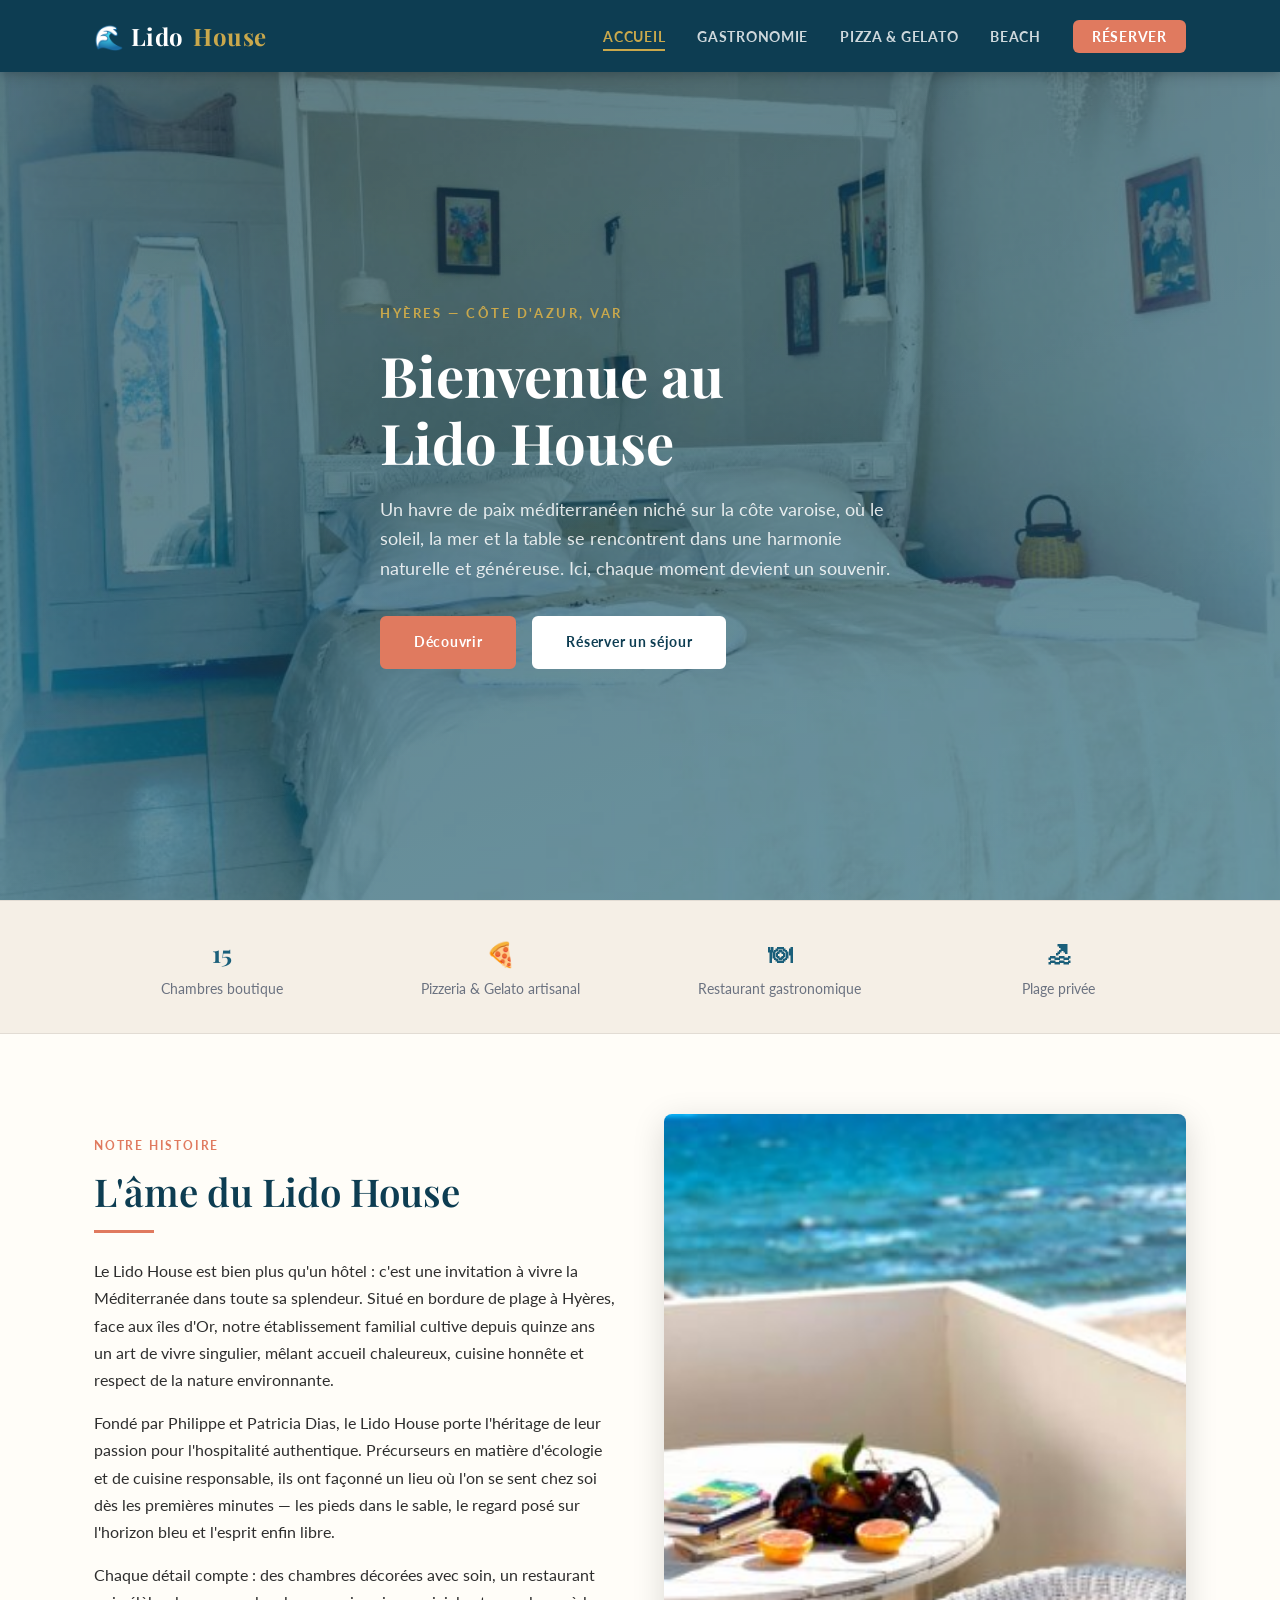
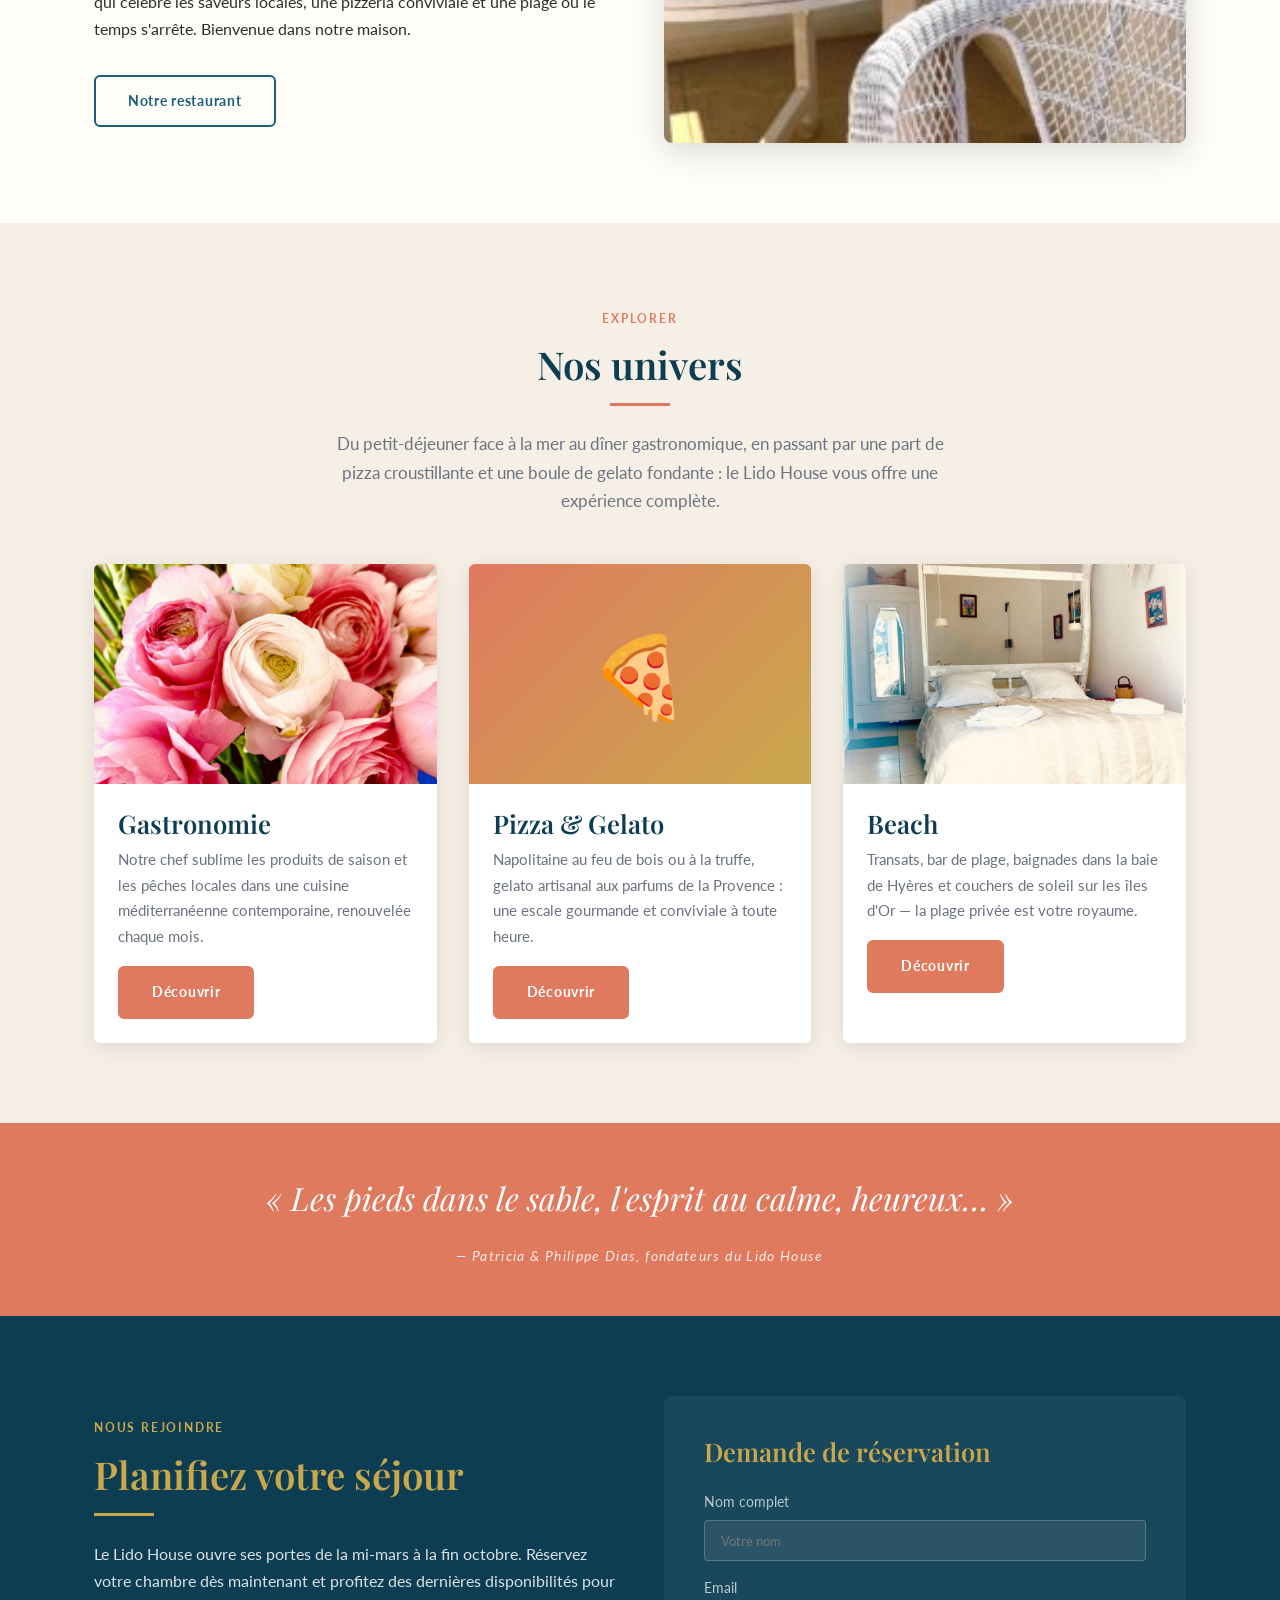
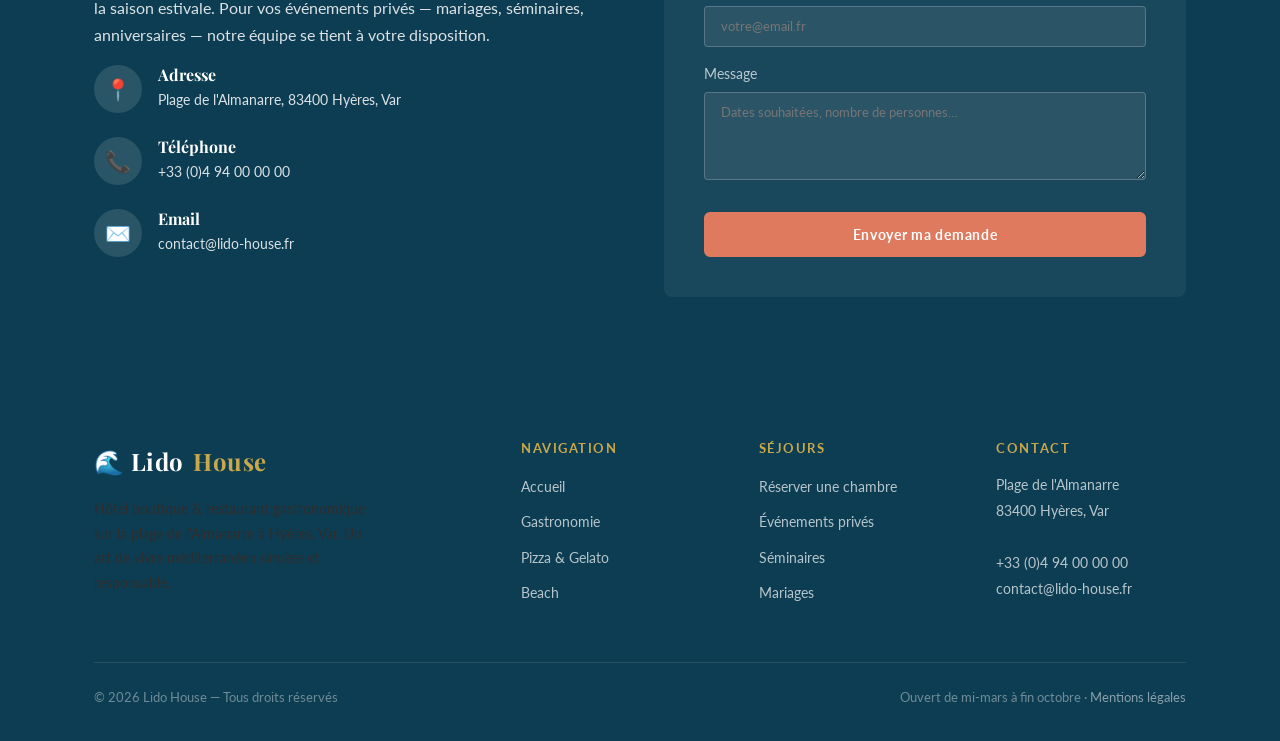
==== commit e1b301c0: "Create 4-page Lido House website with Mediterranean theme and shared CSS" ====
--- a/index.html
+++ b/index.html
@@ -1,324 +1,250 @@
-<!DOCTYPE html><html lang="fr-FR" data-scrapbook-source="https://lido-beach.com/" data-scrapbook-create="20260609161511357"><head>
-	<meta charset="UTF-8">
-	<meta name="viewport" content="width=device-width, initial-scale=1">
-	<link rel="profile" href="https://gmpg.org/xfn/11">
-	<title>Lido Beach</title>
-<meta name="description" content="Hôtel &amp; Restaurant à Hyères dans le Var">
-<meta name="robots" content="index, follow, max-snippet:-1, max-image-preview:large, max-video-preview:-1">
-<link rel="canonical" href="https://lido-beach.com/">
-
-<meta property="og:url" content="https://lido-beach.com/">
-<meta property="og:site_name" content="Lido Beach">
-<meta property="og:locale" content="fr_FR">
-<meta property="og:type" content="website">
-<meta property="og:title" content="Lido Beach">
-<meta property="og:description" content="Hôtel &amp; Restaurant à Hyères dans le Var">
-<meta property="fb:pages" content="">
-<meta property="fb:admins" content="">
-<meta property="fb:app_id" content="">
-<meta name="twitter:card" content="summary">
-<meta name="twitter:site" content="">
-<meta name="twitter:creator" content="">
-<meta name="twitter:title" content="Lido Beach">
-<meta name="twitter:description" content="Hôtel &amp; Restaurant à Hyères dans le Var">
-<link rel="alternate" type="application/rss+xml" title="Lido Beach » Flux" href="https://lido-beach.com/feed/">
-<link rel="alternate" type="application/rss+xml" title="Lido Beach » Flux des commentaires" href="https://lido-beach.com/comments/feed/">
-
-		
-<style></style>
-	<link rel="stylesheet" id="classic-theme-styles-css" href="classic-themes.min.css" media="all">
-<style id="global-styles-inline-css">body { --wp--preset--color--black: #000000; --wp--preset--color--cyan-bluish-gray: #abb8c3; --wp--preset--color--white: #ffffff; --wp--preset--color--pale-pink: #f78da7; --wp--preset--color--vivid-red: #cf2e2e; --wp--preset--color--luminous-vivid-orange: #ff6900; --wp--preset--color--luminous-vivid-amber: #fcb900; --wp--preset--color--light-green-cyan: #7bdcb5; --wp--preset--color--vivid-green-cyan: #00d084; --wp--preset--color--pale-cyan-blue: #8ed1fc; --wp--preset--color--vivid-cyan-blue: #0693e3; --wp--preset--color--vivid-purple: #9b51e0; --wp--preset--gradient--vivid-cyan-blue-to-vivid-purple: linear-gradient(135deg,rgba(6,147,227,1) 0%,rgb(155,81,224) 100%); --wp--preset--gradient--light-green-cyan-to-vivid-green-cyan: linear-gradient(135deg,rgb(122,220,180) 0%,rgb(0,208,130) 100%); --wp--preset--gradient--luminous-vivid-amber-to-luminous-vivid-orange: linear-gradient(135deg,rgba(252,185,0,1) 0%,rgba(255,105,0,1) 100%); --wp--preset--gradient--luminous-vivid-orange-to-vivid-red: linear-gradient(135deg,rgba(255,105,0,1) 0%,rgb(207,46,46) 100%); --wp--preset--gradient--very-light-gray-to-cyan-bluish-gray: linear-gradient(135deg,rgb(238,238,238) 0%,rgb(169,184,195) 100%); --wp--preset--gradient--cool-to-warm-spectrum: linear-gradient(135deg,rgb(74,234,220) 0%,rgb(151,120,209) 20%,rgb(207,42,186) 40%,rgb(238,44,130) 60%,rgb(251,105,98) 80%,rgb(254,248,76) 100%); --wp--preset--gradient--blush-light-purple: linear-gradient(135deg,rgb(255,206,236) 0%,rgb(152,150,240) 100%); --wp--preset--gradient--blush-bordeaux: linear-gradient(135deg,rgb(254,205,165) 0%,rgb(254,45,45) 50%,rgb(107,0,62) 100%); --wp--preset--gradient--luminous-dusk: linear-gradient(135deg,rgb(255,203,112) 0%,rgb(199,81,192) 50%,rgb(65,88,208) 100%); --wp--preset--gradient--pale-ocean: linear-gradient(135deg,rgb(255,245,203) 0%,rgb(182,227,212) 50%,rgb(51,167,181) 100%); --wp--preset--gradient--electric-grass: linear-gradient(135deg,rgb(202,248,128) 0%,rgb(113,206,126) 100%); --wp--preset--gradient--midnight: linear-gradient(135deg,rgb(2,3,129) 0%,rgb(40,116,252) 100%); --wp--preset--duotone--dark-grayscale: url("#wp-duotone-dark-grayscale"); --wp--preset--duotone--grayscale: url("#wp-duotone-grayscale"); --wp--preset--duotone--purple-yellow: url("#wp-duotone-purple-yellow"); --wp--preset--duotone--blue-red: url("#wp-duotone-blue-red"); --wp--preset--duotone--midnight: url("#wp-duotone-midnight"); --wp--preset--duotone--magenta-yellow: url("#wp-duotone-magenta-yellow"); --wp--preset--duotone--purple-green: url("#wp-duotone-purple-green"); --wp--preset--duotone--blue-orange: url("#wp-duotone-blue-orange"); --wp--preset--font-size--small: 13px; --wp--preset--font-size--medium: 20px; --wp--preset--font-size--large: 36px; --wp--preset--font-size--x-large: 42px; --wp--preset--spacing--20: 0.44rem; --wp--preset--spacing--30: 0.67rem; --wp--preset--spacing--40: 1rem; --wp--preset--spacing--50: 1.5rem; --wp--preset--spacing--60: 2.25rem; --wp--preset--spacing--70: 3.38rem; --wp--preset--spacing--80: 5.06rem; --wp--preset--shadow--natural: 6px 6px 9px rgba(0, 0, 0, 0.2); --wp--preset--shadow--deep: 12px 12px 50px rgba(0, 0, 0, 0.4); --wp--preset--shadow--sharp: 6px 6px 0px rgba(0, 0, 0, 0.2); --wp--preset--shadow--outlined: 6px 6px 0px -3px rgba(255, 255, 255, 1), 6px 6px rgba(0, 0, 0, 1); --wp--preset--shadow--crisp: 6px 6px 0px rgba(0, 0, 0, 1); }</style>
-<link rel="stylesheet" id="hello-elementor-css" href="style.min.css" media="all">
-<link rel="stylesheet" id="hello-elementor-theme-style-css" href="theme.min.css" media="all">
-<link rel="stylesheet" id="elementor-icons-css" href="elementor-icons.min.css" media="all">
-<link rel="stylesheet" id="elementor-frontend-css" href="frontend.min.css" media="all">
-<link rel="stylesheet" id="swiper-css" href="swiper.min.css" media="all">
-<link rel="stylesheet" id="elementor-post-33-css" href="post-33.css" media="all">
-<link rel="stylesheet" id="elementor-global-css" href="global.css" media="all">
-<link rel="stylesheet" id="elementor-post-37-css" href="post-37.css" media="all">
-<link rel="stylesheet" id="google-fonts-1-css" href="css.css" media="all">
-<link rel="https://api.w.org/" href="https://lido-beach.com/wp-json/"><link rel="alternate" type="application/json" href="https://lido-beach.com/wp-json/wp/v2/pages/37"><link rel="EditURI" type="application/rsd+xml" title="RSD" href="https://lido-beach.com/xmlrpc.php?rsd">
-<link rel="wlwmanifest" type="application/wlwmanifest+xml" href="https://lido-beach.com/wp-includes/wlwmanifest.xml">
-<meta name="generator" content="WordPress 6.2.9">
-<link rel="shortlink" href="https://lido-beach.com/">
-<link rel="alternate" type="application/json+oembed" href="https://lido-beach.com/wp-json/oembed/1.0/embed?url=https%3A%2F%2Flido-beach.com%2F">
-<link rel="alternate" type="text/xml+oembed" href="https://lido-beach.com/wp-json/oembed/1.0/embed?url=https%3A%2F%2Flido-beach.com%2F&amp;format=xml">
-<meta name="generator" content="Elementor 3.23.4; features: additional_custom_breakpoints, e_lazyload; settings: css_print_method-external, google_font-enabled, font_display-auto">
-			<style></style>
-			
-
-<link rel="apple-touch-icon" href="https://lido-beach.com/wp-content/uploads/2020/07/cropped-favicon-180x180.png">
-<meta name="msapplication-TileImage" content="https://lido-beach.com/wp-content/uploads/2020/07/cropped-favicon-270x270.png">
+<!DOCTYPE html>
+<html lang="fr">
+<head>
+  <meta charset="UTF-8">
+  <meta name="viewport" content="width=device-width, initial-scale=1.0">
+  <meta name="description" content="Lido House — Hôtel boutique, restaurant gastronomique, pizzeria & gelato et plage privée à Hyères, Var. Une expérience méditerranéenne inoubliable.">
+  <meta name="keywords" content="Lido House, hôtel Hyères, restaurant plage Var, pizzeria gelato, gastronomie méditerranéenne, plage privée Hyères">
+  <meta name="robots" content="index, follow">
+  <meta property="og:title" content="Lido House — Hôtel & Restaurant à Hyères">
+  <meta property="og:description" content="Découvrez le Lido House : hôtel boutique, restaurant gastronomique, pizzeria & gelato artisanal et plage privée au cœur du Var.">
+  <meta property="og:type" content="website">
+  <meta property="og:locale" content="fr_FR">
+  <meta name="twitter:card" content="summary_large_image">
+  <meta name="twitter:title" content="Lido House — Hôtel & Restaurant à Hyères">
+  <meta name="twitter:description" content="Découvrez le Lido House : hôtel boutique, restaurant gastronomique, pizzeria & gelato artisanal et plage privée.">
+  <title>Lido House — Hôtel & Restaurant à Hyères</title>
+  <link rel="canonical" href="index.html">
+  <link rel="stylesheet" href="lido-style.css">
 </head>
-<body class="home page-template page-template-elementor_header_footer page page-id-37 wp-custom-logo elementor-default elementor-template-full-width elementor-kit-33 elementor-page elementor-page-37 e--ua-firefox" data-elementor-device-mode="desktop">
-
-<svg xmlns="http://www.w3.org/2000/svg" viewBox="0 0 0 0" width="0" height="0" focusable="false" role="none" style="visibility: hidden; position: absolute; left: -9999px; overflow: hidden;"><defs><filter id="wp-duotone-dark-grayscale"><feColorMatrix color-interpolation-filters="sRGB" type="matrix" values=" .299 .587 .114 0 0 .299 .587 .114 0 0 .299 .587 .114 0 0 .299 .587 .114 0 0 "></feColorMatrix><feComponentTransfer color-interpolation-filters="sRGB"><feFuncR type="table" tableValues="0 0.49803921568627"></feFuncR><feFuncG type="table" tableValues="0 0.49803921568627"></feFuncG><feFuncB type="table" tableValues="0 0.49803921568627"></feFuncB><feFuncA type="table" tableValues="1 1"></feFuncA></feComponentTransfer><feComposite in2="SourceGraphic" operator="in"></feComposite></filter></defs></svg><svg xmlns="http://www.w3.org/2000/svg" viewBox="0 0 0 0" width="0" height="0" focusable="false" role="none" style="visibility: hidden; position: absolute; left: -9999px; overflow: hidden;"><defs><filter id="wp-duotone-grayscale"><feColorMatrix color-interpolation-filters="sRGB" type="matrix" values=" .299 .587 .114 0 0 .299 .587 .114 0 0 .299 .587 .114 0 0 .299 .587 .114 0 0 "></feColorMatrix><feComponentTransfer color-interpolation-filters="sRGB"><feFuncR type="table" tableValues="0 1"></feFuncR><feFuncG type="table" tableValues="0 1"></feFuncG><feFuncB type="table" tableValues="0 1"></feFuncB><feFuncA type="table" tableValues="1 1"></feFuncA></feComponentTransfer><feComposite in2="SourceGraphic" operator="in"></feComposite></filter></defs></svg><svg xmlns="http://www.w3.org/2000/svg" viewBox="0 0 0 0" width="0" height="0" focusable="false" role="none" style="visibility: hidden; position: absolute; left: -9999px; overflow: hidden;"><defs><filter id="wp-duotone-purple-yellow"><feColorMatrix color-interpolation-filters="sRGB" type="matrix" values=" .299 .587 .114 0 0 .299 .587 .114 0 0 .299 .587 .114 0 0 .299 .587 .114 0 0 "></feColorMatrix><feComponentTransfer color-interpolation-filters="sRGB"><feFuncR type="table" tableValues="0.54901960784314 0.98823529411765"></feFuncR><feFuncG type="table" tableValues="0 1"></feFuncG><feFuncB type="table" tableValues="0.71764705882353 0.25490196078431"></feFuncB><feFuncA type="table" tableValues="1 1"></feFuncA></feComponentTransfer><feComposite in2="SourceGraphic" operator="in"></feComposite></filter></defs></svg><svg xmlns="http://www.w3.org/2000/svg" viewBox="0 0 0 0" width="0" height="0" focusable="false" role="none" style="visibility: hidden; position: absolute; left: -9999px; overflow: hidden;"><defs><filter id="wp-duotone-blue-red"><feColorMatrix color-interpolation-filters="sRGB" type="matrix" values=" .299 .587 .114 0 0 .299 .587 .114 0 0 .299 .587 .114 0 0 .299 .587 .114 0 0 "></feColorMatrix><feComponentTransfer color-interpolation-filters="sRGB"><feFuncR type="table" tableValues="0 1"></feFuncR><feFuncG type="table" tableValues="0 0.27843137254902"></feFuncG><feFuncB type="table" tableValues="0.5921568627451 0.27843137254902"></feFuncB><feFuncA type="table" tableValues="1 1"></feFuncA></feComponentTransfer><feComposite in2="SourceGraphic" operator="in"></feComposite></filter></defs></svg><svg xmlns="http://www.w3.org/2000/svg" viewBox="0 0 0 0" width="0" height="0" focusable="false" role="none" style="visibility: hidden; position: absolute; left: -9999px; overflow: hidden;"><defs><filter id="wp-duotone-midnight"><feColorMatrix color-interpolation-filters="sRGB" type="matrix" values=" .299 .587 .114 0 0 .299 .587 .114 0 0 .299 .587 .114 0 0 .299 .587 .114 0 0 "></feColorMatrix><feComponentTransfer color-interpolation-filters="sRGB"><feFuncR type="table" tableValues="0 0"></feFuncR><feFuncG type="table" tableValues="0 0.64705882352941"></feFuncG><feFuncB type="table" tableValues="0 1"></feFuncB><feFuncA type="table" tableValues="1 1"></feFuncA></feComponentTransfer><feComposite in2="SourceGraphic" operator="in"></feComposite></filter></defs></svg><svg xmlns="http://www.w3.org/2000/svg" viewBox="0 0 0 0" width="0" height="0" focusable="false" role="none" style="visibility: hidden; position: absolute; left: -9999px; overflow: hidden;"><defs><filter id="wp-duotone-magenta-yellow"><feColorMatrix color-interpolation-filters="sRGB" type="matrix" values=" .299 .587 .114 0 0 .299 .587 .114 0 0 .299 .587 .114 0 0 .299 .587 .114 0 0 "></feColorMatrix><feComponentTransfer color-interpolation-filters="sRGB"><feFuncR type="table" tableValues="0.78039215686275 1"></feFuncR><feFuncG type="table" tableValues="0 0.94901960784314"></feFuncG><feFuncB type="table" tableValues="0.35294117647059 0.47058823529412"></feFuncB><feFuncA type="table" tableValues="1 1"></feFuncA></feComponentTransfer><feComposite in2="SourceGraphic" operator="in"></feComposite></filter></defs></svg><svg xmlns="http://www.w3.org/2000/svg" viewBox="0 0 0 0" width="0" height="0" focusable="false" role="none" style="visibility: hidden; position: absolute; left: -9999px; overflow: hidden;"><defs><filter id="wp-duotone-purple-green"><feColorMatrix color-interpolation-filters="sRGB" type="matrix" values=" .299 .587 .114 0 0 .299 .587 .114 0 0 .299 .587 .114 0 0 .299 .587 .114 0 0 "></feColorMatrix><feComponentTransfer color-interpolation-filters="sRGB"><feFuncR type="table" tableValues="0.65098039215686 0.40392156862745"></feFuncR><feFuncG type="table" tableValues="0 1"></feFuncG><feFuncB type="table" tableValues="0.44705882352941 0.4"></feFuncB><feFuncA type="table" tableValues="1 1"></feFuncA></feComponentTransfer><feComposite in2="SourceGraphic" operator="in"></feComposite></filter></defs></svg><svg xmlns="http://www.w3.org/2000/svg" viewBox="0 0 0 0" width="0" height="0" focusable="false" role="none" style="visibility: hidden; position: absolute; left: -9999px; overflow: hidden;"><defs><filter id="wp-duotone-blue-orange"><feColorMatrix color-interpolation-filters="sRGB" type="matrix" values=" .299 .587 .114 0 0 .299 .587 .114 0 0 .299 .587 .114 0 0 .299 .587 .114 0 0 "></feColorMatrix><feComponentTransfer color-interpolation-filters="sRGB"><feFuncR type="table" tableValues="0.098039215686275 1"></feFuncR><feFuncG type="table" tableValues="0 0.66274509803922"></feFuncG><feFuncB type="table" tableValues="0.84705882352941 0.41960784313725"></feFuncB><feFuncA type="table" tableValues="1 1"></feFuncA></feComponentTransfer><feComposite in2="SourceGraphic" operator="in"></feComposite></filter></defs></svg>
-<a class="skip-link screen-reader-text" href="#content">Aller au contenu</a>
-
-
-<header id="site-header" class="site-header" role="banner">
-
-	<div class="site-branding">
-		<a href="" class="custom-logo-link" rel="home" aria-current="page"><img fetchpriority="high" width="1189" height="177" src="logo.png" class="custom-logo" alt="Lido Beach" decoding="async" srcset="logo.png 1189w, logo-300x45.png 300w, logo-1024x152.png 1024w, logo-768x114.png 768w" sizes="(max-width: 1189px) 100vw, 1189px"></a>	</div>
-
-			<nav class="site-navigation">
-			<div class="menu-menu-principal-container"><ul id="menu-menu-principal" class="menu"><li id="menu-item-331" class="menu-item menu-item-type-post_type menu-item-object-page menu-item-331"><a href="https://lido-beach.com/nos-chambres/">Chambres</a></li>
-<li id="menu-item-402" class="menu-item menu-item-type-post_type menu-item-object-page menu-item-402"><a href="https://lido-beach.com/restaurant/">Le Restaurant</a></li>
-<li id="menu-item-401" class="menu-item menu-item-type-post_type menu-item-object-page menu-item-401"><a href="https://lido-beach.com/evenements/">Événements</a></li>
-<li id="menu-item-403" class="menu-item menu-item-type-post_type menu-item-object-page menu-item-403"><a href="https://lido-beach.com/nos-valeurs/">Nos valeurs</a></li>
-<li id="menu-item-400" class="menu-item menu-item-type-post_type menu-item-object-page menu-item-400"><a href="https://lido-beach.com/contact/">Contact</a></li>
-</ul></div>		</nav>
-	</header>
-		<div data-elementor-type="wp-page" data-elementor-id="37" class="elementor elementor-37">
-						<section class="elementor-section elementor-top-section elementor-element elementor-element-7256987 elementor-section-height-min-height elementor-section-boxed elementor-section-height-default elementor-section-items-middle" data-id="7256987" data-element_type="section" data-settings="{&quot;background_background&quot;:&quot;classic&quot;}">
-						<div class="elementor-container elementor-column-gap-default">
-					<div class="elementor-column elementor-col-100 elementor-top-column elementor-element elementor-element-f63fbbe" data-id="f63fbbe" data-element_type="column">
-			<div class="elementor-widget-wrap">
-							</div>
-		</div>
-					</div>
-		</section>
-				<section class="elementor-section elementor-top-section elementor-element elementor-element-0c9f06d elementor-section-boxed elementor-section-height-default elementor-section-height-default" data-id="0c9f06d" data-element_type="section">
-						<div class="elementor-container elementor-column-gap-default">
-					<div class="elementor-column elementor-col-100 elementor-top-column elementor-element elementor-element-335cc2c" data-id="335cc2c" data-element_type="column">
-			<div class="elementor-widget-wrap elementor-element-populated">
-						<div class="elementor-element elementor-element-9958d43 elementor-widget elementor-widget-image" data-id="9958d43" data-element_type="widget" data-widget_type="image.default">
-				<div class="elementor-widget-container">
-													<img decoding="async" width="800" height="124" src="logo_lb-1024x159.png" class="attachment-large size-large wp-image-488" alt="" srcset="logo_lb-1024x159.png 1024w, logo_lb-300x47.png 300w, logo_lb-768x119.png 768w, logo_lb.png 1200w" sizes="(max-width: 800px) 100vw, 800px">													</div>
-				</div>
-					</div>
-		</div>
-					</div>
-		</section>
-				<section class="elementor-section elementor-top-section elementor-element elementor-element-3511d47 elementor-section-boxed elementor-section-height-default elementor-section-height-default" data-id="3511d47" data-element_type="section">
-						<div class="elementor-container elementor-column-gap-wider">
-					<div class="elementor-column elementor-col-50 elementor-top-column elementor-element elementor-element-f480795" data-id="f480795" data-element_type="column">
-			<div class="elementor-widget-wrap elementor-element-populated">
-						<div class="elementor-element elementor-element-6074f36 elementor-widget elementor-widget-heading" data-id="6074f36" data-element_type="widget" data-widget_type="heading.default">
-				<div class="elementor-widget-container">
-			<h2 class="elementor-heading-title elementor-size-default">Bienvenue sur le tout nouveau site du Lido Beach, hôtel <br>&amp; restaurant !</h2>		</div>
-				</div>
-					</div>
-		</div>
-				<div class="elementor-column elementor-col-50 elementor-top-column elementor-element elementor-element-0b1f91d" data-id="0b1f91d" data-element_type="column">
-			<div class="elementor-widget-wrap elementor-element-populated">
-						<div class="elementor-element elementor-element-b06bd69 elementor-widget elementor-widget-text-editor" data-id="b06bd69" data-element_type="widget" data-widget_type="text-editor.default">
-				<div class="elementor-widget-container">
-							<p>Vous êtes au bord de l’eau, face aux Iles d’or dans la baie de Hyères…<br>Vous venez de faire un repas étonnant et délicieux, concocté par une jeune chef brillante, Chef Laurette…</p>
-<p>Philippe et Patricia Dias ne sont pas loin… Vous êtes au Lido Beach.<br>Les pieds dans le sable, l’esprit au calme, heureux..</p>
-<p>FERMETURE HIVER :&nbsp;<span style="font-family: var( --e-global-typography-text-font-family ), Sans-serif; font-weight: var( --e-global-typography-text-font-weight ); font-size: 1rem;">Fermé jusqu’au 25 mars 2024</span></p><!-- notionvc: cbf3e108-4cfb-4b76-bc91-351651d18b6c -->						</div>
-				</div>
-					</div>
-		</div>
-					</div>
-		</section>
-				<section class="elementor-section elementor-top-section elementor-element elementor-element-fc0b309 elementor-section-content-middle elementor-section-boxed elementor-section-height-default elementor-section-height-default" data-id="fc0b309" data-element_type="section">
-						<div class="elementor-container elementor-column-gap-wider">
-					<div class="elementor-column elementor-col-50 elementor-top-column elementor-element elementor-element-9fbd378" data-id="9fbd378" data-element_type="column">
-			<div class="elementor-widget-wrap elementor-element-populated">
-						<div class="elementor-element elementor-element-ddb2820 elementor-widget elementor-widget-image" data-id="ddb2820" data-element_type="widget" data-widget_type="image.default">
-				<div class="elementor-widget-container">
-													<img decoding="async" width="2128" height="2560" src="terrasse-2-scaled.jpg" class="attachment-full size-full wp-image-810" alt="" srcset="terrasse-2-scaled.jpg 2128w, terrasse-2-249x300.jpg 249w, terrasse-2-851x1024.jpg 851w, terrasse-2-768x924.jpg 768w, terrasse-2-1277x1536.jpg 1277w, terrasse-2-1702x2048.jpg 1702w" sizes="(max-width: 2128px) 100vw, 2128px">													</div>
-				</div>
-				<div class="elementor-element elementor-element-3df890f elementor-widget elementor-widget-image" data-id="3df890f" data-element_type="widget" data-widget_type="image.default">
-				<div class="elementor-widget-container">
-													<img loading="lazy" decoding="async" width="562" height="973" src="rect_bleu.png" class="attachment-large size-large wp-image-75" alt="" srcset="rect_bleu.png 562w, rect_bleu-173x300.png 173w" sizes="(max-width: 562px) 100vw, 562px">													</div>
-				</div>
-					</div>
-		</div>
-				<div class="elementor-column elementor-col-50 elementor-top-column elementor-element elementor-element-a9a5d69" data-id="a9a5d69" data-element_type="column">
-			<div class="elementor-widget-wrap elementor-element-populated">
-						<div class="elementor-element elementor-element-d34adc8 elementor-widget elementor-widget-heading" data-id="d34adc8" data-element_type="widget" data-widget_type="heading.default">
-				<div class="elementor-widget-container">
-			<h2 class="elementor-heading-title elementor-size-default">L'établissement</h2>		</div>
-				</div>
-				<div class="elementor-element elementor-element-9a4a5fc elementor-widget elementor-widget-text-editor" data-id="9a4a5fc" data-element_type="widget" data-widget_type="text-editor.default">
-				<div class="elementor-widget-container">
-							<p>Le Lido Beach est un hôtel restaurant familial, où toute une équipe s’assure que l’accueil, la cuisine et le service soient des plus charmants. Dans cette optique, l’éthique et la transparence sont au centre des préoccupations de Philippe et Patricia Dias. C’est sur une plage ensoleillée qu’ils ont modelé un lieu naturel dans lequel on se soucie de l’environnement et du produit, où l’on vit différemment. Le cadre intime et chaleureux qu’ils ont créé favorise le partage de moments simples et doux.</p><p>Déjà propriétaires depuis 15 ans de la fameuse Passarelle à Marseille et donc précurseurs des questions écologiques et sociales qui s’imposent aujourd’hui, les propriétaires de cet établissement atypique veulent lier le beau au bon, l’éthique, le responsable et l’agréable.</p>						</div>
-				</div>
-					</div>
-		</div>
-					</div>
-		</section>
-				<section class="elementor-section elementor-top-section elementor-element elementor-element-7e8a7e4 elementor-section-content-middle elementor-section-boxed elementor-section-height-default elementor-section-height-default" data-id="7e8a7e4" data-element_type="section">
-						<div class="elementor-container elementor-column-gap-wide">
-					<div class="elementor-column elementor-col-33 elementor-top-column elementor-element elementor-element-523d4d8" data-id="523d4d8" data-element_type="column">
-			<div class="elementor-widget-wrap elementor-element-populated">
-						<div class="elementor-element elementor-element-ec72444 elementor-widget elementor-widget-image" data-id="ec72444" data-element_type="widget" data-widget_type="image.default">
-				<div class="elementor-widget-container">
-													<img decoding="async" src="IMG_3909-scaled-pmx25fn1pvcbfi0689g8ni2mewg2uywghkwqdlchew.jpg" title="IMG_3909" alt="IMG_3909" loading="lazy">													</div>
-				</div>
-				<div class="elementor-element elementor-element-78de1ae elementor-widget elementor-widget-image" data-id="78de1ae" data-element_type="widget" data-widget_type="image.default">
-				<div class="elementor-widget-container">
-													<img loading="lazy" decoding="async" width="562" height="973" src="rect_jaune.png" class="attachment-large size-large wp-image-85" alt="" srcset="rect_jaune.png 562w, rect_jaune-173x300.png 173w" sizes="(max-width: 562px) 100vw, 562px">													</div>
-				</div>
-					</div>
-		</div>
-				<div class="elementor-column elementor-col-33 elementor-top-column elementor-element elementor-element-cbf39c8" data-id="cbf39c8" data-element_type="column">
-			<div class="elementor-widget-wrap elementor-element-populated">
-						<div class="elementor-element elementor-element-3c8675f elementor-widget elementor-widget-heading" data-id="3c8675f" data-element_type="widget" data-widget_type="heading.default">
-				<div class="elementor-widget-container">
-			<h2 class="elementor-heading-title elementor-size-default">L'hôtel</h2>		</div>
-				</div>
-				<div class="elementor-element elementor-element-78d0f86 elementor-widget elementor-widget-text-editor" data-id="78d0f86" data-element_type="widget" data-widget_type="text-editor.default">
-				<div class="elementor-widget-container">
-							<p>L’hôtel vous propose 15 chambres décorées avec soin par Patricia, dont une accessible aux PMR. Toutes différentes, elles représentent parfaitement son esprit bohème. Composées de meubles chinés et de matériaux naturels, elles sont toutes d’une esthétique très travaillée. Vous y trouverez des produits cosmétiquesbio, ainsi que du linge choisi avec soin dans le respect de l’environnement, pour une qualité supérieure. Notre gouvernante, la douce Naïma, veillera à ce qu’un ménage parfait soit réalisé et à ce que vous ne manquiez de rien.</p><p>Enfin, un Hammam avec salon de massages est à votre disposition sur rendez-vous tous les jours.</p>						</div>
-				</div>
-				<div class="elementor-element elementor-element-25b179b elementor-widget elementor-widget-button" data-id="25b179b" data-element_type="widget" data-widget_type="button.default">
-				<div class="elementor-widget-container">
-					<div class="elementor-button-wrapper">
-			<a class="elementor-button elementor-button-link elementor-size-sm" href="https://lido-beach.com/nos-chambres/">
-						<span class="elementor-button-content-wrapper">
-									<span class="elementor-button-text">Voir nos chambres</span>
-					</span>
-					</a>
-		</div>
-				</div>
-				</div>
-					</div>
-		</div>
-				<div class="elementor-column elementor-col-33 elementor-top-column elementor-element elementor-element-39f01b3" data-id="39f01b3" data-element_type="column">
-			<div class="elementor-widget-wrap elementor-element-populated">
-						<div class="elementor-element elementor-element-8f07dc9 elementor-widget elementor-widget-image" data-id="8f07dc9" data-element_type="widget" data-widget_type="image.default">
-				<div class="elementor-widget-container">
-													<img decoding="async" src="IMG_4057-scaled-pmx1tzxkh5ret5tyfv6hjnhxm7fgtle7e8gygtp9j0.jpg" title="IMG_4057" alt="IMG_4057" loading="lazy">													</div>
-				</div>
-					</div>
-		</div>
-					</div>
-		</section>
-				<section class="elementor-section elementor-top-section elementor-element elementor-element-914a746 elementor-section-boxed elementor-section-height-default elementor-section-height-default" data-id="914a746" data-element_type="section">
-						<div class="elementor-container elementor-column-gap-default">
-					<div class="elementor-column elementor-col-100 elementor-top-column elementor-element elementor-element-22fdef7" data-id="22fdef7" data-element_type="column">
-			<div class="elementor-widget-wrap elementor-element-populated">
-						<div class="elementor-element elementor-element-4c77482 elementor-widget elementor-widget-image" data-id="4c77482" data-element_type="widget" data-widget_type="image.default">
-				<div class="elementor-widget-container">
-													<img decoding="async" src="P1010033-ot9wzvalhesk1l9btx0rrhyr1fsrl7vcgxvz9j8crw.jpg" title="OLYMPUS DIGITAL CAMERA" alt="OLYMPUS DIGITAL CAMERA" loading="lazy">													</div>
-				</div>
-				<div class="elementor-element elementor-element-03d5b9e elementor-align-center elementor-widget elementor-widget-button" data-id="03d5b9e" data-element_type="widget" data-widget_type="button.default">
-				<div class="elementor-widget-container">
-					<div class="elementor-button-wrapper">
-			<a class="elementor-button elementor-button-link elementor-size-xl" href="https://secure.reservit.com/fo/booking/2/93638/availability" target="_blank">
-						<span class="elementor-button-content-wrapper">
-									<span class="elementor-button-text">Réservez dès maintenant votre séjour</span>
-					</span>
-					</a>
-		</div>
-				</div>
-				</div>
-					</div>
-		</div>
-					</div>
-		</section>
-				<section class="elementor-section elementor-top-section elementor-element elementor-element-ab64d35 elementor-section-content-middle elementor-section-boxed elementor-section-height-default elementor-section-height-default" data-id="ab64d35" data-element_type="section">
-						<div class="elementor-container elementor-column-gap-wider">
-					<div class="elementor-column elementor-col-50 elementor-top-column elementor-element elementor-element-c42124e" data-id="c42124e" data-element_type="column">
-			<div class="elementor-widget-wrap elementor-element-populated">
-						<div class="elementor-element elementor-element-db0de21 elementor-widget elementor-widget-heading" data-id="db0de21" data-element_type="widget" data-widget_type="heading.default">
-				<div class="elementor-widget-container">
-			<h2 class="elementor-heading-title elementor-size-default">Le restaurant</h2>		</div>
-				</div>
-				<div class="elementor-element elementor-element-9c8de11 elementor-widget elementor-widget-text-editor" data-id="9c8de11" data-element_type="widget" data-widget_type="text-editor.default">
-				<div class="elementor-widget-container">
-							<p>Du coté du restaurant, la jeune chef Laurette Rebufa s’affaire en cuisine pour vous proposer des produits frais et de saison. Chaque mois, elle crée deux nouvelles cartes (une pour le déjeuner et une pour le dîner) en accord avec ses fournisseurs, qu’ils soient maraîchers, poissonniers, viticulteurs… Tout ce que vous trouverez dans vos assiettes peut se voir dans la mer ou dans les champs de la région. Avec générosité, elle vous fera découvrir une cuisine méditerranéenne moderne et consciente. C’est une équipe passionnée qui l’accompagne dans l’élaboration de plats fins, originaux et généreux. Vous pourrez déguster un poulpe grillé au beurre d’anchois avec un verre de vin varois en regardant la mer ou bien d’autres merveilles</p>						</div>
-				</div>
-				<div class="elementor-element elementor-element-f776056 elementor-widget elementor-widget-button" data-id="f776056" data-element_type="widget" data-widget_type="button.default">
-				<div class="elementor-widget-container">
-					<div class="elementor-button-wrapper">
-			<a class="elementor-button elementor-button-link elementor-size-sm" href="https://lido-beach.com/restaurant/">
-						<span class="elementor-button-content-wrapper">
-									<span class="elementor-button-text">Voir le menu</span>
-					</span>
-					</a>
-		</div>
-				</div>
-				</div>
-					</div>
-		</div>
-				<div class="elementor-column elementor-col-50 elementor-top-column elementor-element elementor-element-7a4e9e2" data-id="7a4e9e2" data-element_type="column">
-			<div class="elementor-widget-wrap elementor-element-populated">
-						<div class="elementor-element elementor-element-8ef0140 elementor-widget elementor-widget-image" data-id="8ef0140" data-element_type="widget" data-widget_type="image.default">
-				<div class="elementor-widget-container">
-													<img decoding="async" src="plat-poulpe-4-scaled-pk9jke8x21hakohn9rpan8g8gsv0yszyeq4np4l6i0.jpg" title="plat poulpe 4" alt="plat poulpe 4" loading="lazy">													</div>
-				</div>
-				<div class="elementor-element elementor-element-b312e28 elementor-widget elementor-widget-image" data-id="b312e28" data-element_type="widget" data-widget_type="image.default">
-				<div class="elementor-widget-container">
-													<img loading="lazy" decoding="async" width="562" height="973" src="rect_rouge.png" class="attachment-large size-large wp-image-77" alt="" srcset="rect_rouge.png 562w, rect_rouge-173x300.png 173w" sizes="(max-width: 562px) 100vw, 562px">													</div>
-				</div>
-					</div>
-		</div>
-					</div>
-		</section>
-				<section class="elementor-section elementor-top-section elementor-element elementor-element-75a94f9 elementor-section-content-middle elementor-section-boxed elementor-section-height-default elementor-section-height-default" data-id="75a94f9" data-element_type="section">
-						<div class="elementor-container elementor-column-gap-wider">
-					<div class="elementor-column elementor-col-50 elementor-top-column elementor-element elementor-element-1414aa0" data-id="1414aa0" data-element_type="column">
-			<div class="elementor-widget-wrap elementor-element-populated">
-						<div class="elementor-element elementor-element-404aa86 elementor-widget elementor-widget-heading" data-id="404aa86" data-element_type="widget" data-widget_type="heading.default">
-				<div class="elementor-widget-container">
-			<h2 class="elementor-heading-title elementor-size-default">Les événements</h2>		</div>
-				</div>
-				<div class="elementor-element elementor-element-3fb642d elementor-widget elementor-widget-text-editor" data-id="3fb642d" data-element_type="widget" data-widget_type="text-editor.default">
-				<div class="elementor-widget-container">
-							<p>Le Lido Beach peut également accueillir tous vos événements festifs et professionnels en vous proposant tout son savoir-faire en matière d’accueil, de restauration, d’ambiance et de décoration. Baptêmes, anniversaires, mariages, séminaires, réunions professionnelles détendues (avec activités sportives ou de détente) ou confidentielles, l’équipe du Lido Beach vous proposera ce qui vous convient au mieux et donnera un cachet inoubliable à votre événement.</p>						</div>
-				</div>
-				<div class="elementor-element elementor-element-3ba66f0 elementor-widget elementor-widget-button" data-id="3ba66f0" data-element_type="widget" data-widget_type="button.default">
-				<div class="elementor-widget-container">
-					<div class="elementor-button-wrapper">
-			<a class="elementor-button elementor-button-link elementor-size-sm" href="https://lido-beach.com/contact/">
-						<span class="elementor-button-content-wrapper">
-									<span class="elementor-button-text">Demander un devis</span>
-					</span>
-					</a>
-		</div>
-				</div>
-				</div>
-					</div>
-		</div>
-				<div class="elementor-column elementor-col-50 elementor-top-column elementor-element elementor-element-0ba45ba" data-id="0ba45ba" data-element_type="column">
-			<div class="elementor-widget-wrap elementor-element-populated">
-						<div class="elementor-element elementor-element-74e7f21 elementor-widget elementor-widget-image" data-id="74e7f21" data-element_type="widget" data-widget_type="image.default">
-				<div class="elementor-widget-container">
-													<img decoding="async" src="IMG_3974-scaled-pmwz9p69h3c44qooyx7gz6gab1qsdi2vw50mp95m3s.jpg" title="IMG_3974" alt="IMG_3974" loading="lazy">													</div>
-				</div>
-				<div class="elementor-element elementor-element-612b403 elementor-widget elementor-widget-image" data-id="612b403" data-element_type="widget" data-widget_type="image.default">
-				<div class="elementor-widget-container">
-													<img loading="lazy" decoding="async" width="562" height="973" src="rect_rouge.png" class="attachment-large size-large wp-image-77" alt="" srcset="rect_rouge.png 562w, rect_rouge-173x300.png 173w" sizes="(max-width: 562px) 100vw, 562px">													</div>
-				</div>
-					</div>
-		</div>
-					</div>
-		</section>
-				<section class="elementor-section elementor-top-section elementor-element elementor-element-fe75118 elementor-section-height-min-height elementor-section-boxed elementor-section-height-default elementor-section-items-middle" data-id="fe75118" data-element_type="section" data-settings="{&quot;background_background&quot;:&quot;classic&quot;}">
-						<div class="elementor-container elementor-column-gap-default">
-					<div class="elementor-column elementor-col-100 elementor-top-column elementor-element elementor-element-9f57403" data-id="9f57403" data-element_type="column">
-			<div class="elementor-widget-wrap">
-							</div>
-		</div>
-					</div>
-		</section>
-				<section class="elementor-section elementor-top-section elementor-element elementor-element-dc61770 elementor-section-boxed elementor-section-height-default elementor-section-height-default" data-id="dc61770" data-element_type="section" data-settings="{&quot;background_background&quot;:&quot;classic&quot;}">
-						<div class="elementor-container elementor-column-gap-extended">
-					<div class="elementor-column elementor-col-100 elementor-top-column elementor-element elementor-element-6ecb9bd" data-id="6ecb9bd" data-element_type="column">
-			<div class="elementor-widget-wrap">
-							</div>
-		</div>
-					</div>
-		</section>
-				</div>
-		<footer id="site-footer" class="site-footer" role="contentinfo">
-	</footer>
-
-			
-			
-
-
-
-
-
-
-
-<span id="elementor-device-mode" class="elementor-screen-only"></span>
-
-
-
-</body></html>+<body>
+
+  <!-- ===== HEADER ===== -->
+  <header class="site-header" role="banner">
+    <div class="container">
+      <div class="header-inner">
+        <a href="index.html" class="logo" aria-label="Lido House — Accueil">
+          🌊 Lido <span>House</span>
+        </a>
+        <button class="nav-toggle" aria-label="Ouvrir le menu" aria-expanded="false" onclick="this.setAttribute('aria-expanded', this.getAttribute('aria-expanded')==='true'?'false':'true'); document.querySelector('.site-nav').classList.toggle('open')">
+          <span></span><span></span><span></span>
+        </button>
+        <nav class="site-nav" role="navigation" aria-label="Navigation principale">
+          <ul class="nav-list">
+            <li><a href="index.html" class="active">Accueil</a></li>
+            <li><a href="gastronomie.html">Gastronomie</a></li>
+            <li><a href="pizza-gelato.html">Pizza & Gelato</a></li>
+            <li><a href="beach.html">Beach</a></li>
+            <li><a href="#contact" class="nav-cta">Réserver</a></li>
+          </ul>
+        </nav>
+      </div>
+    </div>
+  </header>
+
+  <main id="content">
+
+    <!-- ===== SECTION 1 — HERO ===== -->
+    <section class="hero" aria-label="Bannière d'accueil">
+      <div class="hero-bg" style="background-image: url('IMG_3909-scaled-pmx25fn1pvcbfi0689g8ni2mewg2uywghkwqdlchew.jpg');"></div>
+      <div class="container">
+        <div class="hero-content">
+          <p class="hero-label">Hyères — Côte d'Azur, Var</p>
+          <h1>Bienvenue au<br>Lido House</h1>
+          <p class="hero-text">Un havre de paix méditerranéen niché sur la côte varoise, où le soleil, la mer et la table se rencontrent dans une harmonie naturelle et généreuse. Ici, chaque moment devient un souvenir.</p>
+          <div class="hero-actions">
+            <a href="#decouvrir" class="btn btn-primary">Découvrir</a>
+            <a href="#contact" class="btn btn-white">Réserver un séjour</a>
+          </div>
+        </div>
+      </div>
+    </section>
+
+    <!-- ===== SECTION 2 — INFO BAND ===== -->
+    <div class="info-band">
+      <div class="container">
+        <div class="info-band-grid">
+          <div class="info-band-item">
+            <strong>15</strong>
+            <span>Chambres boutique</span>
+          </div>
+          <div class="info-band-item">
+            <strong>🍕</strong>
+            <span>Pizzeria & Gelato artisanal</span>
+          </div>
+          <div class="info-band-item">
+            <strong>🍽</strong>
+            <span>Restaurant gastronomique</span>
+          </div>
+          <div class="info-band-item">
+            <strong>🏖</strong>
+            <span>Plage privée</span>
+          </div>
+        </div>
+      </div>
+    </div>
+
+    <!-- ===== SECTION 3 — À PROPOS ===== -->
+    <section class="section" id="decouvrir" aria-labelledby="about-title">
+      <div class="container">
+        <div class="grid-2">
+          <div>
+            <span class="section-label">Notre histoire</span>
+            <h2 id="about-title" class="section-title">L'âme du Lido House</h2>
+            <div class="divider"></div>
+            <p>Le Lido House est bien plus qu'un hôtel : c'est une invitation à vivre la Méditerranée dans toute sa splendeur. Situé en bordure de plage à Hyères, face aux îles d'Or, notre établissement familial cultive depuis quinze ans un art de vivre singulier, mêlant accueil chaleureux, cuisine honnête et respect de la nature environnante.</p>
+            <p>Fondé par Philippe et Patricia Dias, le Lido House porte l'héritage de leur passion pour l'hospitalité authentique. Précurseurs en matière d'écologie et de cuisine responsable, ils ont façonné un lieu où l'on se sent chez soi dès les premières minutes — les pieds dans le sable, le regard posé sur l'horizon bleu et l'esprit enfin libre.</p>
+            <p>Chaque détail compte : des chambres décorées avec soin, un restaurant qui célèbre les saveurs locales, une pizzeria conviviale et une plage où le temps s'arrête. Bienvenue dans notre maison.</p>
+            <a href="gastronomie.html" class="btn btn-outline" style="margin-top:1rem;">Notre restaurant</a>
+          </div>
+          <div>
+            <img src="terrasse-2-249x300.jpg" alt="Terrasse du Lido House avec vue sur la mer" style="border-radius: 8px; box-shadow: 0 8px 32px rgba(0,0,0,.15); width:100%;">
+          </div>
+        </div>
+      </div>
+    </section>
+
+    <!-- ===== SECTION 4 — NOS UNIVERS ===== -->
+    <section class="section section--sand" aria-labelledby="univers-title">
+      <div class="container">
+        <div class="text-center" style="margin-bottom: 3rem;">
+          <span class="section-label">Explorer</span>
+          <h2 id="univers-title" class="section-title">Nos univers</h2>
+          <div class="divider divider--center"></div>
+          <p class="section-intro section-intro--center">Du petit-déjeuner face à la mer au dîner gastronomique, en passant par une part de pizza croustillante et une boule de gelato fondante : le Lido House vous offre une expérience complète.</p>
+        </div>
+        <div class="grid-3">
+          <div class="card">
+            <img class="card-img" src="IMG_3974-scaled-pmwz9p69h3c44qooyx7gz6gab1qsdi2vw50mp95m3s.jpg" alt="Cuisine gastronomique au Lido House">
+            <div class="card-body">
+              <h3>Gastronomie</h3>
+              <p>Notre chef sublime les produits de saison et les pêches locales dans une cuisine méditerranéenne contemporaine, renouvelée chaque mois.</p>
+              <a href="gastronomie.html" class="btn btn-primary">Découvrir</a>
+            </div>
+          </div>
+          <div class="card">
+            <div style="height:220px; background: linear-gradient(135deg, #e07a5f 0%, #c9a84c 100%); display:flex; align-items:center; justify-content:center; font-size:5rem;">🍕</div>
+            <div class="card-body">
+              <h3>Pizza & Gelato</h3>
+              <p>Napolitaine au feu de bois ou à la truffe, gelato artisanal aux parfums de la Provence : une escale gourmande et conviviale à toute heure.</p>
+              <a href="pizza-gelato.html" class="btn btn-primary">Découvrir</a>
+            </div>
+          </div>
+          <div class="card">
+            <img class="card-img" src="IMG_3909-scaled-pmx25fn1pvcbfi0689g8ni2mewg2uywghkwqdlchew.jpg" alt="Plage privée du Lido House">
+            <div class="card-body">
+              <h3>Beach</h3>
+              <p>Transats, bar de plage, baignades dans la baie de Hyères et couchers de soleil sur les îles d'Or — la plage privée est votre royaume.</p>
+              <a href="beach.html" class="btn btn-primary">Découvrir</a>
+            </div>
+          </div>
+        </div>
+      </div>
+    </section>
+
+    <!-- ===== SECTION 5 — CITATION ===== -->
+    <div class="highlight-band" role="complementary">
+      <blockquote>« Les pieds dans le sable, l'esprit au calme, heureux… »</blockquote>
+      <cite>— Patricia & Philippe Dias, fondateurs du Lido House</cite>
+    </div>
+
+    <!-- ===== SECTION 6 — CONTACT / RÉSERVATION ===== -->
+    <section class="section section--dark" id="contact" aria-labelledby="contact-title">
+      <div class="container">
+        <div class="grid-2">
+          <div>
+            <span class="section-label" style="color: var(--color-gold);">Nous rejoindre</span>
+            <h2 id="contact-title" class="section-title">Planifiez votre séjour</h2>
+            <div class="divider divider--gold"></div>
+            <p>Le Lido House ouvre ses portes de la mi-mars à la fin octobre. Réservez votre chambre dès maintenant et profitez des dernières disponibilités pour la saison estivale. Pour vos événements privés — mariages, séminaires, anniversaires — notre équipe se tient à votre disposition.</p>
+            <div class="feature-item">
+              <div class="feature-icon feature-icon--dark">📍</div>
+              <div class="feature-text">
+                <h4 style="color:var(--color-white);">Adresse</h4>
+                <p>Plage de l'Almanarre, 83400 Hyères, Var</p>
+              </div>
+            </div>
+            <div class="feature-item">
+              <div class="feature-icon feature-icon--dark">📞</div>
+              <div class="feature-text">
+                <h4 style="color:var(--color-white);">Téléphone</h4>
+                <p>+33 (0)4 94 00 00 00</p>
+              </div>
+            </div>
+            <div class="feature-item">
+              <div class="feature-icon feature-icon--dark">✉️</div>
+              <div class="feature-text">
+                <h4 style="color:var(--color-white);">Email</h4>
+                <p>contact@lido-house.fr</p>
+              </div>
+            </div>
+          </div>
+          <div style="background: rgba(255,255,255,.05); padding: 2.5rem; border-radius: 8px;">
+            <h3 style="color: var(--color-gold); margin-bottom: 1.5rem;">Demande de réservation</h3>
+            <form action="#" method="post" aria-label="Formulaire de réservation">
+              <div style="margin-bottom:1rem;">
+                <label for="name" style="display:block; font-size:.85rem; color:rgba(255,255,255,.7); margin-bottom:.4rem;">Nom complet</label>
+                <input id="name" name="name" type="text" placeholder="Votre nom" required style="width:100%; padding:.7rem 1rem; border-radius:4px; border:1px solid rgba(255,255,255,.2); background:rgba(255,255,255,.08); color:#fff; font-family:var(--font-body);">
+              </div>
+              <div style="margin-bottom:1rem;">
+                <label for="email" style="display:block; font-size:.85rem; color:rgba(255,255,255,.7); margin-bottom:.4rem;">Email</label>
+                <input id="email" name="email" type="email" placeholder="votre@email.fr" required style="width:100%; padding:.7rem 1rem; border-radius:4px; border:1px solid rgba(255,255,255,.2); background:rgba(255,255,255,.08); color:#fff; font-family:var(--font-body);">
+              </div>
+              <div style="margin-bottom:1.5rem;">
+                <label for="message" style="display:block; font-size:.85rem; color:rgba(255,255,255,.7); margin-bottom:.4rem;">Message</label>
+                <textarea id="message" name="message" rows="4" placeholder="Dates souhaitées, nombre de personnes…" style="width:100%; padding:.7rem 1rem; border-radius:4px; border:1px solid rgba(255,255,255,.2); background:rgba(255,255,255,.08); color:#fff; font-family:var(--font-body); resize:vertical;"></textarea>
+              </div>
+              <button type="submit" class="btn btn-primary" style="width:100%;">Envoyer ma demande</button>
+            </form>
+          </div>
+        </div>
+      </div>
+    </section>
+
+  </main>
+
+  <!-- ===== FOOTER ===== -->
+  <footer class="site-footer" role="contentinfo">
+    <div class="container">
+      <div class="footer-grid">
+        <div class="footer-brand">
+          <a href="index.html" class="logo">🌊 Lido <span>House</span></a>
+          <p>Hôtel boutique & restaurant gastronomique sur la plage de l'Almanarre à Hyères, Var. Un art de vivre méditerranéen sincère et responsable.</p>
+        </div>
+        <div class="footer-col">
+          <h4>Navigation</h4>
+          <ul>
+            <li><a href="index.html">Accueil</a></li>
+            <li><a href="gastronomie.html">Gastronomie</a></li>
+            <li><a href="pizza-gelato.html">Pizza & Gelato</a></li>
+            <li><a href="beach.html">Beach</a></li>
+          </ul>
+        </div>
+        <div class="footer-col">
+          <h4>Séjours</h4>
+          <ul>
+            <li><a href="#contact">Réserver une chambre</a></li>
+            <li><a href="#contact">Événements privés</a></li>
+            <li><a href="#contact">Séminaires</a></li>
+            <li><a href="#contact">Mariages</a></li>
+          </ul>
+        </div>
+        <div class="footer-col">
+          <h4>Contact</h4>
+          <address>
+            Plage de l'Almanarre<br>
+            83400 Hyères, Var<br><br>
+            +33 (0)4 94 00 00 00<br>
+            contact@lido-house.fr
+          </address>
+        </div>
+      </div>
+      <div class="footer-bottom">
+        <span>© 2026 Lido House — Tous droits réservés</span>
+        <span>Ouvert de mi-mars à fin octobre · <a href="#contact">Mentions légales</a></span>
+      </div>
+    </div>
+  </footer>
+
+</body>
+</html>
--- a/lido-style.css
+++ b/lido-style.css
@@ -0,0 +1,472 @@
+/* ===================================================
+   Lido House — Shared Stylesheet
+   Theme: Mediterranean Coastal Resort
+   =================================================== */
+
+/* ---------- Google Fonts ---------- */
+@import url('https://fonts.googleapis.com/css2?family=Playfair+Display:wght@400;600;700&family=Lato:wght@300;400;700&display=swap');
+
+/* ---------- CSS Custom Properties ---------- */
+:root {
+  --color-sand:     #f5efe6;
+  --color-cream:    #fffdf8;
+  --color-ocean:    #1a5f7a;
+  --color-deep:     #0d3d52;
+  --color-coral:    #e07a5f;
+  --color-gold:     #c9a84c;
+  --color-text:     #2e2e2e;
+  --color-muted:    #6b7280;
+  --color-white:    #ffffff;
+  --font-heading:   'Playfair Display', Georgia, serif;
+  --font-body:      'Lato', Arial, sans-serif;
+  --radius:         6px;
+  --shadow:         0 4px 20px rgba(0,0,0,.1);
+  --transition:     .3s ease;
+  --max-width:      1140px;
+}
+
+/* ---------- Reset & Base ---------- */
+*, *::before, *::after { box-sizing: border-box; margin: 0; padding: 0; }
+
+html { scroll-behavior: smooth; font-size: 16px; }
+
+body {
+  font-family: var(--font-body);
+  color: var(--color-text);
+  background: var(--color-cream);
+  line-height: 1.7;
+}
+
+img { max-width: 100%; height: auto; display: block; }
+
+a { color: inherit; text-decoration: none; }
+
+ul { list-style: none; }
+
+/* ---------- Typography ---------- */
+h1, h2, h3, h4 {
+  font-family: var(--font-heading);
+  line-height: 1.2;
+  color: var(--color-deep);
+}
+
+h1 { font-size: clamp(2rem, 5vw, 3.5rem); font-weight: 700; }
+h2 { font-size: clamp(1.6rem, 3.5vw, 2.4rem); font-weight: 600; }
+h3 { font-size: clamp(1.2rem, 2.5vw, 1.6rem); font-weight: 600; }
+
+p { margin-bottom: 1rem; color: var(--color-text); }
+p:last-child { margin-bottom: 0; }
+
+/* ---------- Layout Utilities ---------- */
+.container {
+  max-width: var(--max-width);
+  margin: 0 auto;
+  padding: 0 1.5rem;
+}
+
+.section { padding: 5rem 0; }
+.section--dark { background: var(--color-deep); color: var(--color-white); }
+.section--dark h2, .section--dark h3 { color: var(--color-gold); }
+.section--dark p { color: rgba(255,255,255,.85); }
+.section--sand { background: var(--color-sand); }
+.section--ocean { background: var(--color-ocean); color: var(--color-white); }
+.section--ocean h2, .section--ocean h3 { color: var(--color-white); }
+.section--ocean p { color: rgba(255,255,255,.9); }
+
+.text-center { text-align: center; }
+
+.grid-2 { display: grid; grid-template-columns: 1fr 1fr; gap: 3rem; align-items: center; }
+.grid-3 { display: grid; grid-template-columns: repeat(3, 1fr); gap: 2rem; }
+.grid-4 { display: grid; grid-template-columns: repeat(4, 1fr); gap: 1.5rem; }
+
+.section-label {
+  display: inline-block;
+  font-family: var(--font-body);
+  font-size: .75rem;
+  font-weight: 700;
+  letter-spacing: .15em;
+  text-transform: uppercase;
+  color: var(--color-coral);
+  margin-bottom: .75rem;
+}
+
+.section-title { margin-bottom: 1rem; }
+.section-intro { font-size: 1.05rem; color: var(--color-muted); max-width: 640px; }
+.section-intro--center { margin-left: auto; margin-right: auto; }
+
+/* ---------- Buttons ---------- */
+.btn {
+  display: inline-block;
+  padding: .75rem 2rem;
+  border-radius: var(--radius);
+  font-family: var(--font-body);
+  font-weight: 700;
+  font-size: .9rem;
+  letter-spacing: .05em;
+  cursor: pointer;
+  transition: background var(--transition), color var(--transition), transform var(--transition);
+  border: 2px solid transparent;
+}
+
+.btn-primary {
+  background: var(--color-coral);
+  color: var(--color-white);
+  border-color: var(--color-coral);
+}
+.btn-primary:hover { background: #c4614b; border-color: #c4614b; transform: translateY(-2px); }
+
+.btn-outline {
+  background: transparent;
+  color: var(--color-ocean);
+  border-color: var(--color-ocean);
+}
+.btn-outline:hover { background: var(--color-ocean); color: var(--color-white); transform: translateY(-2px); }
+
+.btn-white {
+  background: var(--color-white);
+  color: var(--color-deep);
+  border-color: var(--color-white);
+}
+.btn-white:hover { background: var(--color-sand); transform: translateY(-2px); }
+
+/* ---------- Header / Navigation ---------- */
+.site-header {
+  position: sticky;
+  top: 0;
+  z-index: 100;
+  background: var(--color-deep);
+  box-shadow: 0 2px 12px rgba(0,0,0,.25);
+}
+
+.header-inner {
+  display: flex;
+  align-items: center;
+  justify-content: space-between;
+  height: 72px;
+}
+
+.logo {
+  display: flex;
+  align-items: center;
+  gap: .6rem;
+  font-family: var(--font-heading);
+  font-size: 1.5rem;
+  font-weight: 700;
+  color: var(--color-white);
+  letter-spacing: .02em;
+}
+.logo span { color: var(--color-gold); }
+
+.nav-list {
+  display: flex;
+  gap: 2rem;
+  align-items: center;
+}
+
+.nav-list a {
+  font-size: .9rem;
+  font-weight: 700;
+  letter-spacing: .05em;
+  text-transform: uppercase;
+  color: rgba(255,255,255,.8);
+  padding: .25rem 0;
+  border-bottom: 2px solid transparent;
+  transition: color var(--transition), border-color var(--transition);
+}
+
+.nav-list a:hover,
+.nav-list a.active {
+  color: var(--color-gold);
+  border-color: var(--color-gold);
+}
+
+.nav-cta {
+  background: var(--color-coral);
+  color: var(--color-white) !important;
+  padding: .5rem 1.2rem !important;
+  border-radius: var(--radius);
+  border: none !important;
+}
+.nav-cta:hover { background: #c4614b; color: var(--color-white) !important; }
+
+/* Mobile nav toggle */
+.nav-toggle {
+  display: none;
+  flex-direction: column;
+  gap: 5px;
+  cursor: pointer;
+  background: none;
+  border: none;
+  padding: .5rem;
+}
+.nav-toggle span {
+  display: block;
+  width: 26px;
+  height: 2px;
+  background: var(--color-white);
+  border-radius: 2px;
+  transition: var(--transition);
+}
+
+/* ---------- Hero ---------- */
+.hero {
+  position: relative;
+  min-height: 92vh;
+  display: flex;
+  align-items: center;
+  overflow: hidden;
+  background: linear-gradient(160deg, var(--color-deep) 0%, var(--color-ocean) 100%);
+}
+
+.hero-bg {
+  position: absolute;
+  inset: 0;
+  background-size: cover;
+  background-position: center;
+  opacity: .35;
+}
+
+.hero-content {
+  position: relative;
+  z-index: 1;
+  max-width: 700px;
+}
+
+.hero-label {
+  font-size: .8rem;
+  font-weight: 700;
+  letter-spacing: .2em;
+  text-transform: uppercase;
+  color: var(--color-gold);
+  margin-bottom: 1rem;
+}
+
+.hero h1 { color: var(--color-white); margin-bottom: 1.2rem; }
+
+.hero .hero-text {
+  font-size: 1.1rem;
+  color: rgba(255,255,255,.85);
+  margin-bottom: 2rem;
+  max-width: 520px;
+}
+
+.hero-actions { display: flex; gap: 1rem; flex-wrap: wrap; }
+
+/* ---------- Page Hero (inner pages) ---------- */
+.page-hero {
+  background: linear-gradient(160deg, var(--color-deep) 0%, var(--color-ocean) 60%);
+  padding: 6rem 0 4rem;
+  text-align: center;
+  color: var(--color-white);
+}
+.page-hero h1 { color: var(--color-white); margin-bottom: .75rem; }
+.page-hero p { color: rgba(255,255,255,.8); font-size: 1.1rem; max-width: 600px; margin: 0 auto; }
+
+/* ---------- Cards ---------- */
+.card {
+  background: var(--color-white);
+  border-radius: var(--radius);
+  overflow: hidden;
+  box-shadow: var(--shadow);
+  transition: transform var(--transition), box-shadow var(--transition);
+}
+.card:hover { transform: translateY(-6px); box-shadow: 0 12px 32px rgba(0,0,0,.14); }
+
+.card-img { width: 100%; height: 220px; object-fit: cover; }
+
+.card-body { padding: 1.5rem; }
+.card-body h3 { margin-bottom: .5rem; }
+.card-body p { font-size: .95rem; color: var(--color-muted); margin-bottom: 1rem; }
+
+/* ---------- Feature List ---------- */
+.feature-item {
+  display: flex;
+  gap: 1rem;
+  margin-bottom: 1.5rem;
+}
+.feature-icon {
+  flex-shrink: 0;
+  width: 48px;
+  height: 48px;
+  background: var(--color-sand);
+  border-radius: 50%;
+  display: flex;
+  align-items: center;
+  justify-content: center;
+  font-size: 1.3rem;
+}
+.feature-icon--dark {
+  background: rgba(255,255,255,.12);
+}
+.feature-text h4 { margin-bottom: .25rem; font-size: 1rem; }
+.feature-text p { font-size: .9rem; margin: 0; }
+
+/* ---------- Menu Items ---------- */
+.menu-grid { display: grid; grid-template-columns: 1fr 1fr; gap: 1.5rem 3rem; }
+
+.menu-item {
+  display: flex;
+  justify-content: space-between;
+  align-items: flex-start;
+  padding-bottom: 1rem;
+  border-bottom: 1px dashed rgba(0,0,0,.15);
+}
+.section--dark .menu-item { border-color: rgba(255,255,255,.15); }
+
+.menu-item-name { font-family: var(--font-heading); font-size: 1rem; font-weight: 600; }
+.menu-item-desc { font-size: .85rem; color: var(--color-muted); margin-top: .2rem; }
+.section--dark .menu-item-desc { color: rgba(255,255,255,.6); }
+.menu-item-price { font-weight: 700; color: var(--color-coral); white-space: nowrap; margin-left: 1rem; }
+
+/* ---------- Quote / Highlight Band ---------- */
+.highlight-band {
+  background: var(--color-coral);
+  color: var(--color-white);
+  text-align: center;
+  padding: 3rem 1.5rem;
+}
+.highlight-band blockquote {
+  font-family: var(--font-heading);
+  font-size: clamp(1.3rem, 3vw, 2rem);
+  font-style: italic;
+  max-width: 760px;
+  margin: 0 auto 1rem;
+}
+.highlight-band cite { font-size: .85rem; letter-spacing: .1em; opacity: .85; }
+
+/* ---------- Activity Cards ---------- */
+.activity-card {
+  position: relative;
+  border-radius: var(--radius);
+  overflow: hidden;
+  min-height: 260px;
+  display: flex;
+  align-items: flex-end;
+  background: var(--color-ocean);
+}
+.activity-card-content {
+  position: relative;
+  z-index: 1;
+  padding: 1.5rem;
+  background: linear-gradient(to top, rgba(0,0,0,.7) 0%, transparent 100%);
+  width: 100%;
+}
+.activity-card-content h3 { color: var(--color-white); margin-bottom: .25rem; }
+.activity-card-content p { color: rgba(255,255,255,.8); font-size: .9rem; margin: 0; }
+
+/* ---------- Divider ---------- */
+.divider {
+  width: 60px;
+  height: 3px;
+  background: var(--color-coral);
+  margin: 1rem 0 1.5rem;
+}
+.divider--center { margin-left: auto; margin-right: auto; }
+.divider--gold { background: var(--color-gold); }
+
+/* ---------- Info Band ---------- */
+.info-band {
+  background: var(--color-sand);
+  padding: 2rem 0;
+  border-top: 1px solid rgba(0,0,0,.08);
+  border-bottom: 1px solid rgba(0,0,0,.08);
+}
+.info-band-grid {
+  display: grid;
+  grid-template-columns: repeat(auto-fit, minmax(180px, 1fr));
+  gap: 1.5rem;
+  text-align: center;
+}
+.info-band-item strong { display: block; font-size: 1.5rem; color: var(--color-ocean); font-family: var(--font-heading); }
+.info-band-item span { font-size: .85rem; color: var(--color-muted); }
+
+/* ---------- Footer ---------- */
+.site-footer {
+  background: var(--color-deep);
+  color: rgba(255,255,255,.75);
+  padding: 4rem 0 2rem;
+}
+
+.footer-grid {
+  display: grid;
+  grid-template-columns: 2fr 1fr 1fr 1fr;
+  gap: 3rem;
+  margin-bottom: 3rem;
+}
+
+.footer-brand .logo { margin-bottom: 1rem; }
+.footer-brand p { font-size: .9rem; line-height: 1.7; max-width: 280px; }
+
+.footer-col h4 {
+  font-family: var(--font-body);
+  font-size: .8rem;
+  font-weight: 700;
+  letter-spacing: .12em;
+  text-transform: uppercase;
+  color: var(--color-gold);
+  margin-bottom: 1rem;
+}
+
+.footer-col ul li { margin-bottom: .5rem; }
+.footer-col ul a {
+  font-size: .9rem;
+  color: rgba(255,255,255,.7);
+  transition: color var(--transition);
+}
+.footer-col ul a:hover { color: var(--color-gold); }
+
+.footer-col address {
+  font-style: normal;
+  font-size: .9rem;
+  line-height: 1.8;
+  color: rgba(255,255,255,.7);
+}
+
+.footer-bottom {
+  border-top: 1px solid rgba(255,255,255,.1);
+  padding-top: 1.5rem;
+  display: flex;
+  justify-content: space-between;
+  align-items: center;
+  font-size: .8rem;
+  color: rgba(255,255,255,.4);
+  flex-wrap: wrap;
+  gap: .5rem;
+}
+.footer-bottom a { color: rgba(255,255,255,.5); transition: color var(--transition); }
+.footer-bottom a:hover { color: var(--color-gold); }
+
+/* ---------- Breadcrumb ---------- */
+.breadcrumb {
+  font-size: .85rem;
+  color: rgba(255,255,255,.6);
+  margin-top: .75rem;
+  display: flex;
+  gap: .5rem;
+  justify-content: center;
+}
+.breadcrumb a { color: var(--color-gold); }
+.breadcrumb span { opacity: .5; }
+
+/* ---------- Responsive ---------- */
+@media (max-width: 1024px) {
+  .grid-4 { grid-template-columns: 1fr 1fr; }
+  .footer-grid { grid-template-columns: 1fr 1fr; gap: 2rem; }
+}
+
+@media (max-width: 768px) {
+  .grid-2, .grid-3, .menu-grid { grid-template-columns: 1fr; gap: 2rem; }
+  .nav-toggle { display: flex; }
+  .site-nav { display: none; position: absolute; top: 72px; left: 0; right: 0; background: var(--color-deep); padding: 1rem 1.5rem 2rem; }
+  .site-nav.open { display: block; }
+  .nav-list { flex-direction: column; align-items: flex-start; gap: 1rem; }
+  .footer-grid { grid-template-columns: 1fr; gap: 2rem; }
+  .footer-bottom { flex-direction: column; text-align: center; }
+  .hero { min-height: 75vh; }
+  .hero-content { padding: 2rem 0; }
+}
+
+@media (max-width: 480px) {
+  .grid-4 { grid-template-columns: 1fr; }
+  .section { padding: 3rem 0; }
+}
